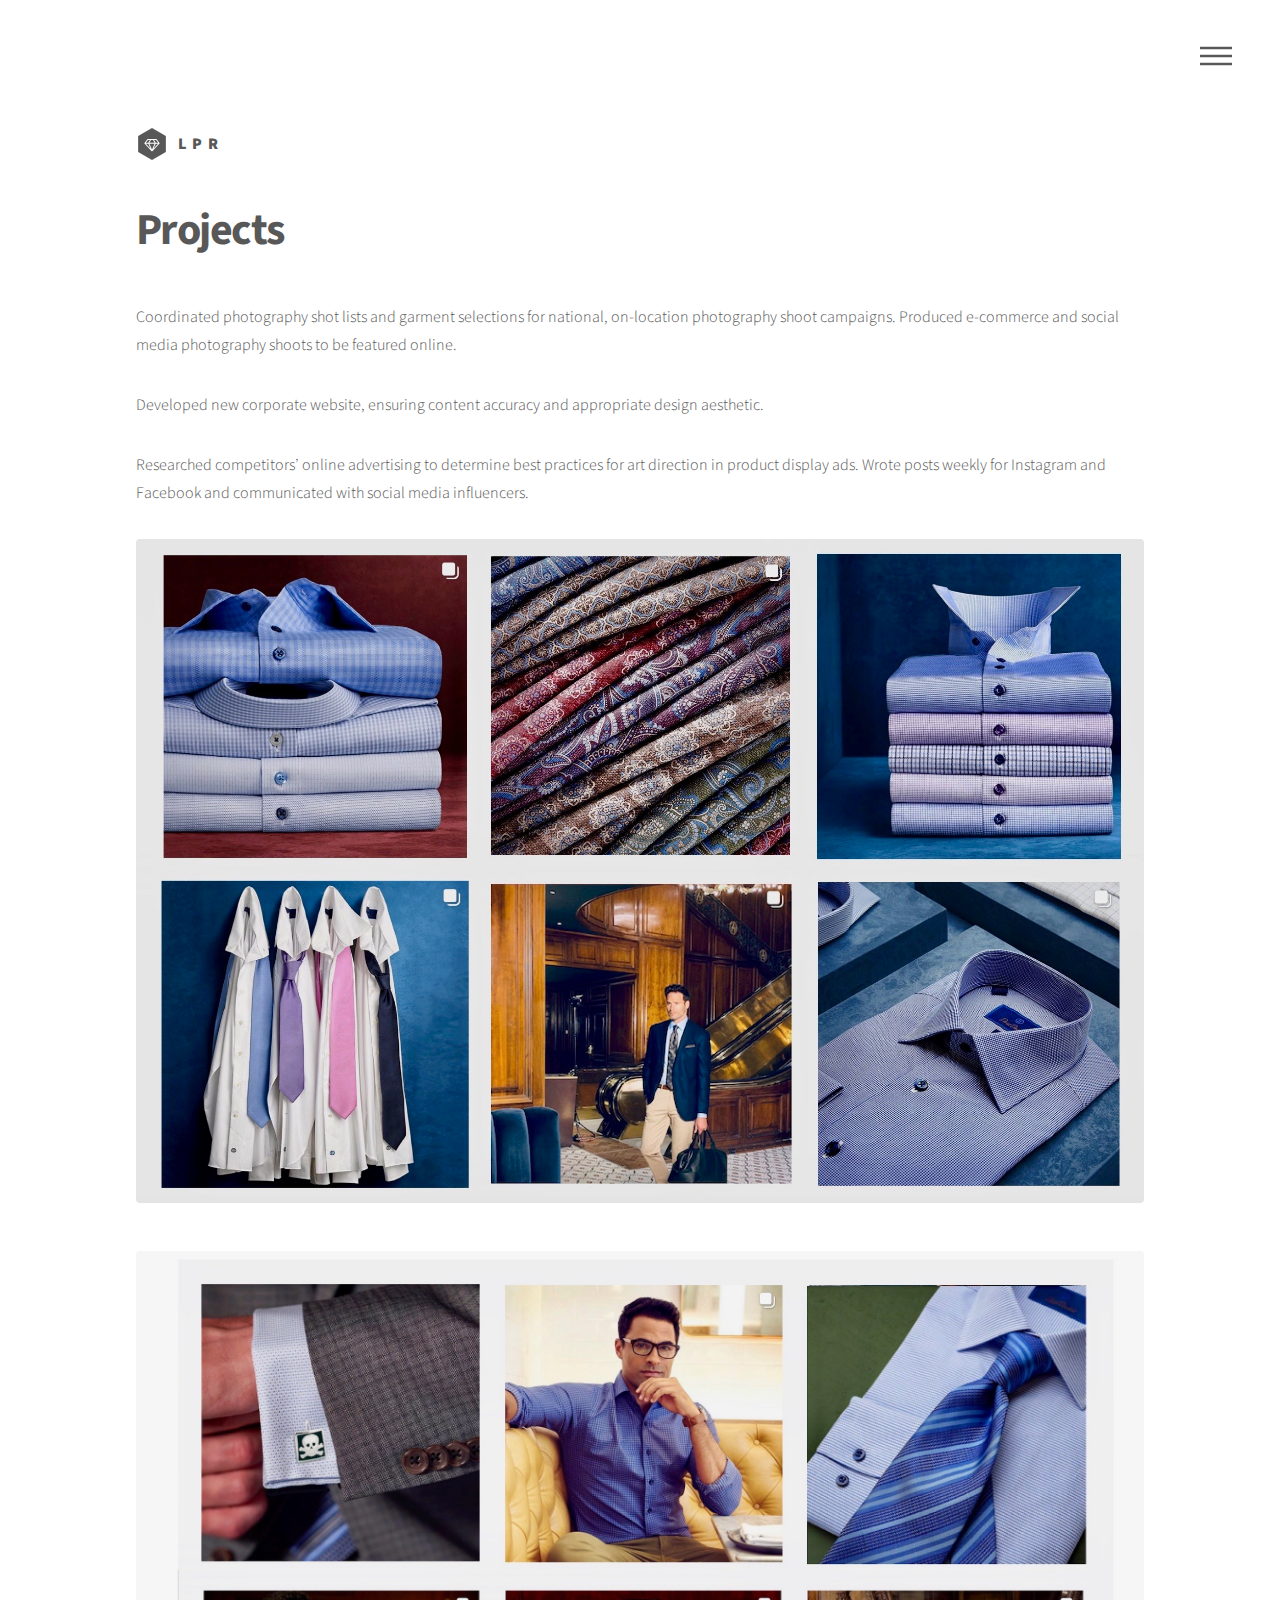
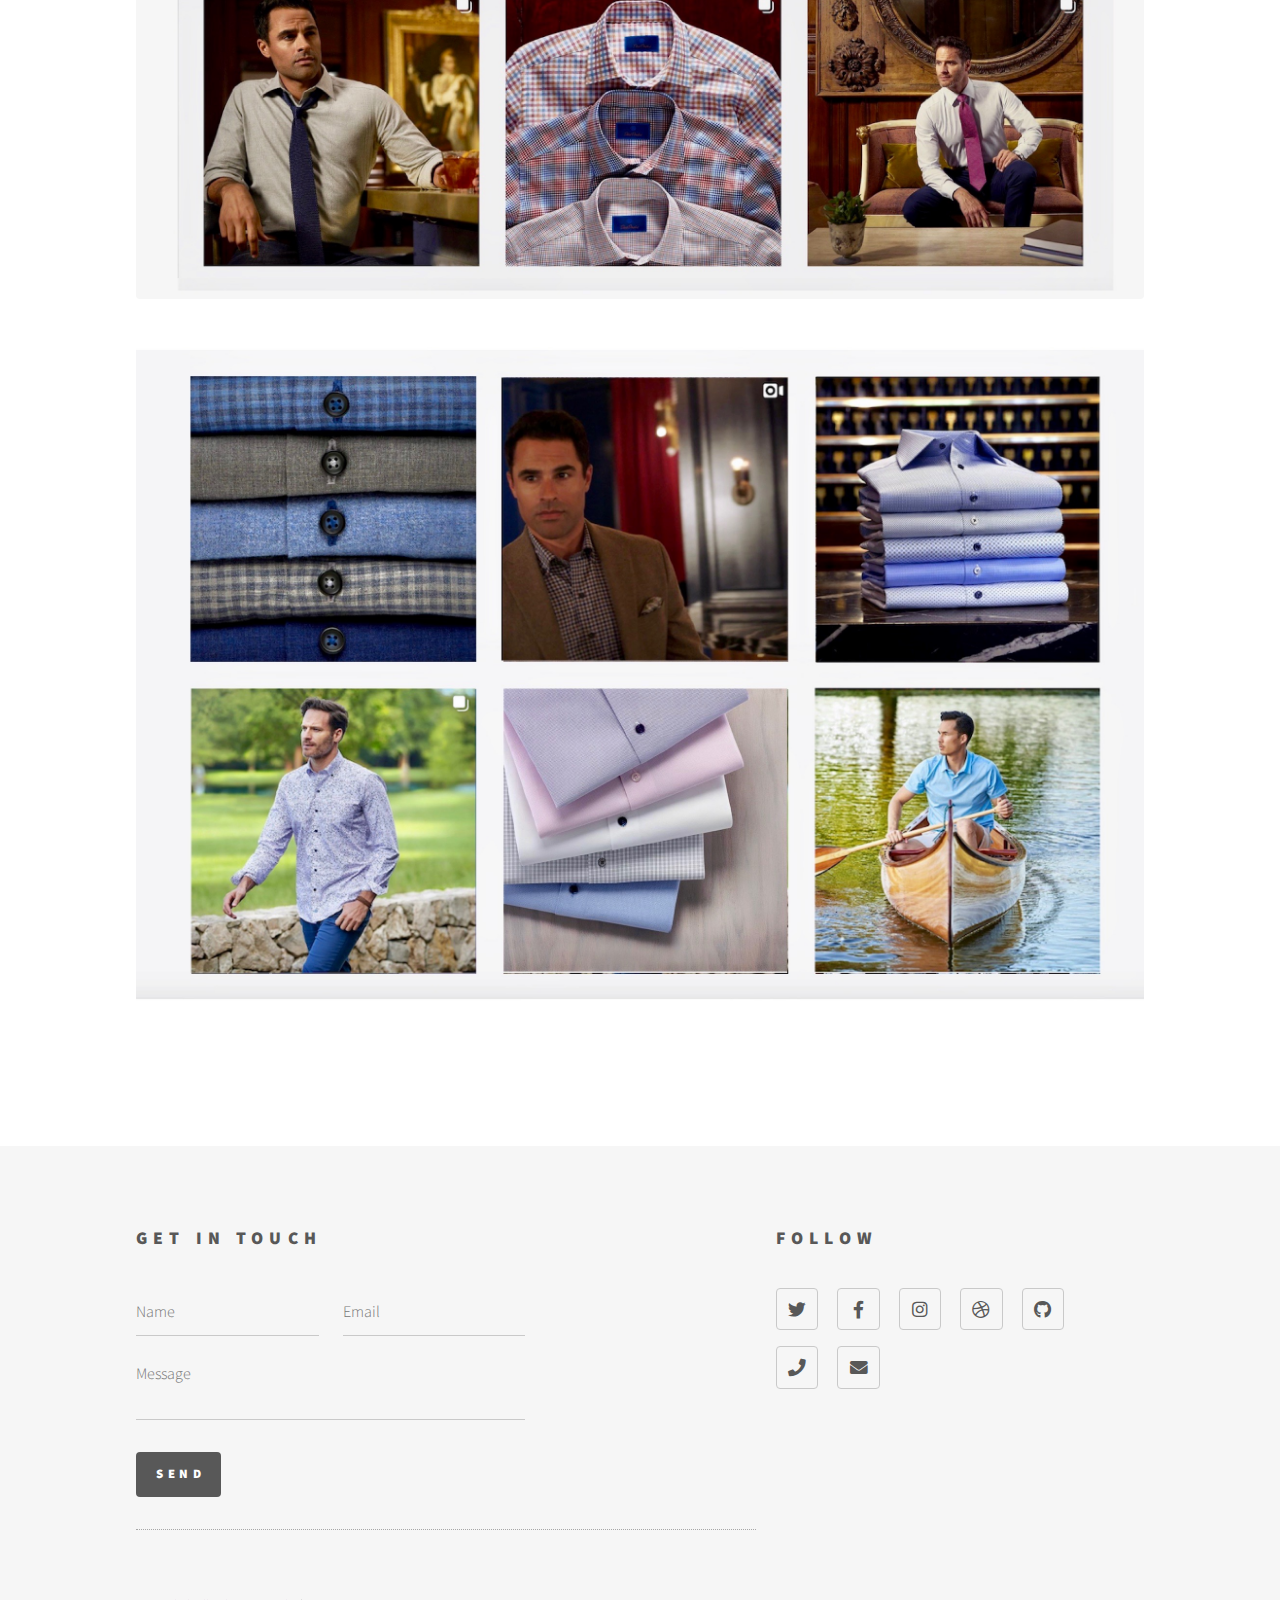
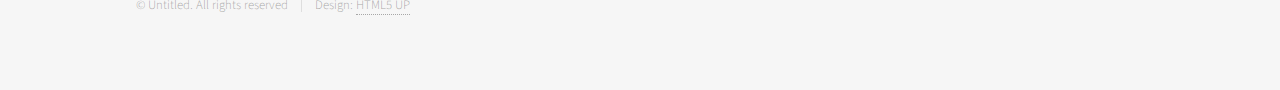
==== IndWork.html @ d7a8b2e5 "File for independent work" ====
<!DOCTYPE HTML>
<!--
	Phantom by HTML5 UP
	html5up.net | @ajlkn
	Free for personal and commercial use under the CCA 3.0 license (html5up.net/license)
-->
<html>
	<head>
		<title>Projects</title>
		<meta charset="utf-8" />
		<meta name="viewport" content="width=device-width, initial-scale=1, user-scalable=no" />
		<link rel="stylesheet" href="assets/css/main.css" />
		<noscript><link rel="stylesheet" href="assets/css/noscript.css" /></noscript>
	</head>
	<body class="is-preload">
		<!-- Wrapper -->
			<div id="wrapper">

				<!-- Header -->
					<header id="header">
						<div class="inner">

							<!-- Logo -->
								<a href="index.html" class="logo">
									<span class="symbol"><img src="images/logo.svg" alt="" /></span><span class="title">LPR</span>
								</a>

							<!-- Nav -->
								<nav>
									<ul>
										<li><a href="#menu">Menu</a></li>
									</ul>
								</nav>

						</div>
					</header>

				<!-- Menu -->
					<nav id="menu">
						<h2>Menu</h2>
						<ul>
							<li><a href="index.html">Home</a></li>
							<li><a href="https://www.daviddonahue.com/">David Donahue Website</a></li>
							<li><a href="https://www.instagram.com/daviddonahuemenswear/">David Donahue Instagram</a></li>
							<li><a href="https://www.facebook.com/DavidDonahueMenswear/">David Donahue Facebook</a></li>
						</ul>
					</nav>

				<!-- Main -->
					<div id="main">
						<div class="inner">
							<h1>Projects</h1>
							<p>  Coordinated photography shot lists and garment selections for national, on-location photography shoot campaigns. Produced e-commerce and social media photography shoots to be featured online.  </p>
							<p>  Developed new corporate website, ensuring content accuracy and appropriate design aesthetic. </p>
							<p> Researched competitors’ online advertising to determine best practices for art direction in product display ads. Wrote posts weekly for Instagram and Facebook and communicated with social media influencers.</p>
							<a href="https://www.instagram.com/daviddonahuemenswear/">
							<span class="image main"><img src="DDPics/DD_INSTA_3.jpeg" alt="" /></span>
							<a href="https://www.instagram.com/daviddonahuemenswear/">
							<span class="image main"><img src="DDPics/DD_INSTA_2.jpeg" alt="" /></span>
							<a href="https://www.instagram.com/daviddonahuemenswear/">
							<span class="image main"><img src="DDPics/DD_INSTA_1.jpeg" alt="" /></span>
						</div>
					</div>

				<!-- Footer -->
					<footer id="footer">
						<div class="inner">
							<section>
								<h2>Get in touch</h2>
								<form method="post" action="#">
									<div class="fields">
										<div class="field half">
											<input type="text" name="name" id="name" placeholder="Name" />
										</div>
										<div class="field half">
											<input type="email" name="email" id="email" placeholder="Email" />
										</div>
										<div class="field">
											<textarea name="message" id="message" placeholder="Message"></textarea>
										</div>
									</div>
									<ul class="actions">
										<li><input type="submit" value="Send" class="primary" /></li>
									</ul>
								</form>
							</section>
							<section>
								<h2>Follow</h2>
								<ul class="icons">
									<li><a href="#" class="icon brands style2 fa-twitter"><span class="label">Twitter</span></a></li>
									<li><a href="https://www.facebook.com/lindsayruddy23" class="icon brands style2 fa-facebook-f"><span class="label">Facebook</span></a></li>
									<li><a href="https://www.instagram.com/lindsay_ruddy/" class="icon brands style2 fa-instagram"><span class="label">Instagram</span></a></li>
									<li><a href="#" class="icon brands style2 fa-dribbble"><span class="label">Dribbble</span></a></li>
									<li><a href="https://github.com/lindsayruddy" class="icon brands style2 fa-github"><span class="label">GitHub</span></a></li>
									<li><a href="images/Resume.pdf" class="icon solid style2 fa-phone"><span class="label">Phone</span></a></li>
									<li><a href="images/Resume.pdf" class="icon solid style2 fa-envelope"><span class="label">Email</span></a></li>
								</ul>
							</section>
							<ul class="copyright">
								<li>&copy; Untitled. All rights reserved</li><li>Design: <a href="http://html5up.net">HTML5 UP</a></li>
							</ul>
						</div>
					</footer>

			</div>

		<!-- Scripts -->
			<script src="assets/js/jquery.min.js"></script>
			<script src="assets/js/browser.min.js"></script>
			<script src="assets/js/breakpoints.min.js"></script>
			<script src="assets/js/util.js"></script>
			<script src="assets/js/main.js"></script>

	</body>
</html>
---- assets/css/main.css ----
@import url(fontawesome-all.min.css);
@import url("https://fonts.googleapis.com/css?family=Source+Sans+Pro:300,700,900");

/*
	Phantom by HTML5 UP
	html5up.net | @ajlkn
	Free for personal and commercial use under the CCA 3.0 license (html5up.net/license)
*/

html, body, div, span, applet, object,
iframe, h1, h2, h3, h4, h5, h6, p, blockquote,
pre, a, abbr, acronym, address, big, cite,
code, del, dfn, em, img, ins, kbd, q, s, samp,
small, strike, strong, sub, sup, tt, var, b,
u, i, center, dl, dt, dd, ol, ul, li, fieldset,
form, label, legend, table, caption, tbody,
tfoot, thead, tr, th, td, article, aside,
canvas, details, embed, figure, figcaption,
footer, header, hgroup, menu, nav, output, ruby,
section, summary, time, mark, audio, video {
	margin: 0;
	padding: 0;
	border: 0;
	font-size: 100%;
	font: inherit;
	vertical-align: baseline;}

article, aside, details, figcaption, figure,
footer, header, hgroup, menu, nav, section {
	display: block;}

body {
	line-height: 1;
}

ol, ul {
	list-style: none;
}

blockquote, q {
	quotes: none;
}

	blockquote:before, blockquote:after, q:before, q:after {
		content: '';
		content: none;
	}

table {
	border-collapse: collapse;
	border-spacing: 0;
}

body {
	-webkit-text-size-adjust: none;
}

mark {
	background-color: transparent;
	color: inherit;
}

input::-moz-focus-inner {
	border: 0;
	padding: 0;
}

input, select, textarea {
	-moz-appearance: none;
	-webkit-appearance: none;
	-ms-appearance: none;
	appearance: none;
}

/* Basic */

	@-ms-viewport {
		width: device-width;
	}

	body {
		-ms-overflow-style: scrollbar;
	}

	@media screen and (max-width: 480px) {

		html, body {
			min-width: 320px;
		}

	}

	html {
		box-sizing: border-box;
	}

	*, *:before, *:after {
		box-sizing: inherit;
	}

	body {
		background: #ffffff;
	}

		body.is-preload *, body.is-preload *:before, body.is-preload *:after {
			-moz-animation: none !important;
			-webkit-animation: none !important;
			-ms-animation: none !important;
			animation: none !important;
			-moz-transition: none !important;
			-webkit-transition: none !important;
			-ms-transition: none !important;
			transition: none !important;
		}

/* Type */

	body, input, select, textarea {
		color: #585858;
		font-family: "Source Sans Pro", Helvetica, sans-serif;
		font-size: 16pt;
		font-weight: 300;
		line-height: 1.75;
	}

		@media screen and (max-width: 1680px) {

			body, input, select, textarea {
				font-size: 14pt;
			}

		}

		@media screen and (max-width: 1280px) {

			body, input, select, textarea {
				font-size: 12pt;
			}

		}

	a {
		-moz-transition: border-bottom-color 0.2s ease, color 0.2s ease;
		-webkit-transition: border-bottom-color 0.2s ease, color 0.2s ease;
		-ms-transition: border-bottom-color 0.2s ease, color 0.2s ease;
		transition: border-bottom-color 0.2s ease, color 0.2s ease;
		text-decoration: none;
		color: #585858;
		border-bottom: dotted 1px rgba(88, 88, 88, 0.5);
	}

		a:hover {
			border-bottom-color: transparent;
			color: #f2849e !important;
		}

	strong, b {
		font-weight: 900;
	}

	em, i {
		font-style: italic;
	}

	p {
		margin: 0 0 2em 0;
	}

	h1 {
		font-size: 2.75em;
		font-weight: 700;
		line-height: 1.3;
		margin: 0 0 1em 0;
		letter-spacing: -0.035em;
	}

		h1 a {
			color: inherit;
		}

		@media screen and (max-width: 736px) {

			h1 {
				font-size: 2em;
				margin: 0 0 1em 0;
			}

		}

		@media screen and (max-width: 360px) {

			h1 {
				font-size: 1.75em;
			}

		}

	h2, h3, h4, h5, h6 {
		font-weight: 900;
		line-height: 1.5;
		margin: 0 0 2em 0;
		text-transform: uppercase;
		letter-spacing: 0.35em;
	}

		h2 a, h3 a, h4 a, h5 a, h6 a {
			color: inherit;
		}

	h2 {
		font-size: 1.1em;
	}

	h3 {
		font-size: 1em;
	}

	h4 {
		font-size: 0.8em;
	}

	h5 {
		font-size: 0.8em;
	}

	h6 {
		font-size: 0.8em;
	}

	@media screen and (max-width: 980px) {

		h1 br, h2 br, h3 br, h4 br, h5 br, h6 br {
			display: none;
		}

	}

	@media screen and (max-width: 736px) {

		h2 {
			font-size: 1em;
		}

		h3 {
			font-size: 0.8em;
		}

	}

	sub {
		font-size: 0.8em;
		position: relative;
		top: 0.5em;
	}

	sup {
		font-size: 0.8em;
		position: relative;
		top: -0.5em;
	}

	blockquote {
		border-left: solid 4px #c9c9c9;
		font-style: italic;
		margin: 0 0 2em 0;
		padding: 0.5em 0 0.5em 2em;
	}

	code {
		background: rgba(144, 144, 144, 0.075);
		border-radius: 4px;
		border: solid 1px #c9c9c9;
		font-family: "Courier New", monospace;
		font-size: 0.9em;
		margin: 0 0.25em;
		padding: 0.25em 0.65em;
	}

	pre {
		-webkit-overflow-scrolling: touch;
		font-family: "Courier New", monospace;
		font-size: 0.9em;
		margin: 0 0 2em 0;
	}

		pre code {
			display: block;
			line-height: 1.75;
			padding: 1em 1.5em;
			overflow-x: auto;
		}

	hr {
		border: 0;
		border-bottom: solid 1px #c9c9c9;
		margin: 2em 0;
	}

		hr.major {
			margin: 3em 0;
		}

	.align-left {
		text-align: left;
	}

	.align-center {
		text-align: center;
	}

	.align-right {
		text-align: right;
	}

/* Row */

	.row {
		display: flex;
		flex-wrap: wrap;
		box-sizing: border-box;
		align-items: stretch;
	}

		.row > * {
			box-sizing: border-box;
		}

		.row.gtr-uniform > * > :last-child {
			margin-bottom: 0;
		}

		.row.aln-left {
			justify-content: flex-start;
		}

		.row.aln-center {
			justify-content: center;
		}

		.row.aln-right {
			justify-content: flex-end;
		}

		.row.aln-top {
			align-items: flex-start;
		}

		.row.aln-middle {
			align-items: center;
		}

		.row.aln-bottom {
			align-items: flex-end;
		}

		.row > .imp {
			order: -1;
		}

		.row > .col-1 {
			width: 8.33333%;
		}

		.row > .off-1 {
			margin-left: 8.33333%;
		}

		.row > .col-2 {
			width: 16.66667%;
		}

		.row > .off-2 {
			margin-left: 16.66667%;
		}

		.row > .col-3 {
			width: 25%;
		}

		.row > .off-3 {
			margin-left: 25%;
		}

		.row > .col-4 {
			width: 33.33333%;
		}

		.row > .off-4 {
			margin-left: 33.33333%;
		}

		.row > .col-5 {
			width: 41.66667%;
		}

		.row > .off-5 {
			margin-left: 41.66667%;
		}

		.row > .col-6 {
			width: 50%;
		}

		.row > .off-6 {
			margin-left: 50%;
		}

		.row > .col-7 {
			width: 58.33333%;
		}

		.row > .off-7 {
			margin-left: 58.33333%;
		}

		.row > .col-8 {
			width: 66.66667%;
		}

		.row > .off-8 {
			margin-left: 66.66667%;
		}

		.row > .col-9 {
			width: 75%;
		}

		.row > .off-9 {
			margin-left: 75%;
		}

		.row > .col-10 {
			width: 83.33333%;
		}

		.row > .off-10 {
			margin-left: 83.33333%;
		}

		.row > .col-11 {
			width: 91.66667%;
		}

		.row > .off-11 {
			margin-left: 91.66667%;
		}

		.row > .col-12 {
			width: 100%;
		}

		.row > .off-12 {
			margin-left: 100%;
		}

		.row.gtr-0 {
			margin-top: 0;
			margin-left: 0em;
		}

			.row.gtr-0 > * {
				padding: 0 0 0 0em;
			}

			.row.gtr-0.gtr-uniform {
				margin-top: 0em;
			}

				.row.gtr-0.gtr-uniform > * {
					padding-top: 0em;
				}

		.row.gtr-25 {
			margin-top: 0;
			margin-left: -0.5em;
		}

			.row.gtr-25 > * {
				padding: 0 0 0 0.5em;
			}

			.row.gtr-25.gtr-uniform {
				margin-top: -0.5em;
			}

				.row.gtr-25.gtr-uniform > * {
					padding-top: 0.5em;
				}

		.row.gtr-50 {
			margin-top: 0;
			margin-left: -1em;
		}

			.row.gtr-50 > * {
				padding: 0 0 0 1em;
			}

			.row.gtr-50.gtr-uniform {
				margin-top: -1em;
			}

				.row.gtr-50.gtr-uniform > * {
					padding-top: 1em;
				}

		.row {
			margin-top: 0;
			margin-left: -2em;
		}

			.row > * {
				padding: 0 0 0 2em;
			}

			.row.gtr-uniform {
				margin-top: -2em;
			}

				.row.gtr-uniform > * {
					padding-top: 2em;
				}

		.row.gtr-150 {
			margin-top: 0;
			margin-left: -3em;
		}

			.row.gtr-150 > * {
				padding: 0 0 0 3em;
			}

			.row.gtr-150.gtr-uniform {
				margin-top: -3em;
			}

				.row.gtr-150.gtr-uniform > * {
					padding-top: 3em;
				}

		.row.gtr-200 {
			margin-top: 0;
			margin-left: -4em;
		}

			.row.gtr-200 > * {
				padding: 0 0 0 4em;
			}

			.row.gtr-200.gtr-uniform {
				margin-top: -4em;
			}

				.row.gtr-200.gtr-uniform > * {
					padding-top: 4em;
				}

		@media screen and (max-width: 1680px) {

			.row {
				display: flex;
				flex-wrap: wrap;
				box-sizing: border-box;
				align-items: stretch;
			}

				.row > * {
					box-sizing: border-box;
				}

				.row.gtr-uniform > * > :last-child {
					margin-bottom: 0;
				}

				.row.aln-left {
					justify-content: flex-start;
				}

				.row.aln-center {
					justify-content: center;
				}

				.row.aln-right {
					justify-content: flex-end;
				}

				.row.aln-top {
					align-items: flex-start;
				}

				.row.aln-middle {
					align-items: center;
				}

				.row.aln-bottom {
					align-items: flex-end;
				}

				.row > .imp-xlarge {
					order: -1;
				}

				.row > .col-1-xlarge {
					width: 8.33333%;
				}

				.row > .off-1-xlarge {
					margin-left: 8.33333%;
				}

				.row > .col-2-xlarge {
					width: 16.66667%;
				}

				.row > .off-2-xlarge {
					margin-left: 16.66667%;
				}

				.row > .col-3-xlarge {
					width: 25%;
				}

				.row > .off-3-xlarge {
					margin-left: 25%;
				}

				.row > .col-4-xlarge {
					width: 33.33333%;
				}

				.row > .off-4-xlarge {
					margin-left: 33.33333%;
				}

				.row > .col-5-xlarge {
					width: 41.66667%;
				}

				.row > .off-5-xlarge {
					margin-left: 41.66667%;
				}

				.row > .col-6-xlarge {
					width: 50%;
				}

				.row > .off-6-xlarge {
					margin-left: 50%;
				}

				.row > .col-7-xlarge {
					width: 58.33333%;
				}

				.row > .off-7-xlarge {
					margin-left: 58.33333%;
				}

				.row > .col-8-xlarge {
					width: 66.66667%;
				}

				.row > .off-8-xlarge {
					margin-left: 66.66667%;
				}

				.row > .col-9-xlarge {
					width: 75%;
				}

				.row > .off-9-xlarge {
					margin-left: 75%;
				}

				.row > .col-10-xlarge {
					width: 83.33333%;
				}

				.row > .off-10-xlarge {
					margin-left: 83.33333%;
				}

				.row > .col-11-xlarge {
					width: 91.66667%;
				}

				.row > .off-11-xlarge {
					margin-left: 91.66667%;
				}

				.row > .col-12-xlarge {
					width: 100%;
				}

				.row > .off-12-xlarge {
					margin-left: 100%;
				}

				.row.gtr-0 {
					margin-top: 0;
					margin-left: 0em;
				}

					.row.gtr-0 > * {
						padding: 0 0 0 0em;
					}

					.row.gtr-0.gtr-uniform {
						margin-top: 0em;
					}

						.row.gtr-0.gtr-uniform > * {
							padding-top: 0em;
						}

				.row.gtr-25 {
					margin-top: 0;
					margin-left: -0.5em;
				}

					.row.gtr-25 > * {
						padding: 0 0 0 0.5em;
					}

					.row.gtr-25.gtr-uniform {
						margin-top: -0.5em;
					}

						.row.gtr-25.gtr-uniform > * {
							padding-top: 0.5em;
						}

				.row.gtr-50 {
					margin-top: 0;
					margin-left: -1em;
				}

					.row.gtr-50 > * {
						padding: 0 0 0 1em;
					}

					.row.gtr-50.gtr-uniform {
						margin-top: -1em;
					}

						.row.gtr-50.gtr-uniform > * {
							padding-top: 1em;
						}

				.row {
					margin-top: 0;
					margin-left: -2em;
				}

					.row > * {
						padding: 0 0 0 2em;
					}

					.row.gtr-uniform {
						margin-top: -2em;
					}

						.row.gtr-uniform > * {
							padding-top: 2em;
						}

				.row.gtr-150 {
					margin-top: 0;
					margin-left: -3em;
				}

					.row.gtr-150 > * {
						padding: 0 0 0 3em;
					}

					.row.gtr-150.gtr-uniform {
						margin-top: -3em;
					}

						.row.gtr-150.gtr-uniform > * {
							padding-top: 3em;
						}

				.row.gtr-200 {
					margin-top: 0;
					margin-left: -4em;
				}

					.row.gtr-200 > * {
						padding: 0 0 0 4em;
					}

					.row.gtr-200.gtr-uniform {
						margin-top: -4em;
					}

						.row.gtr-200.gtr-uniform > * {
							padding-top: 4em;
						}

		}

		@media screen and (max-width: 1280px) {

			.row {
				display: flex;
				flex-wrap: wrap;
				box-sizing: border-box;
				align-items: stretch;
			}

				.row > * {
					box-sizing: border-box;
				}

				.row.gtr-uniform > * > :last-child {
					margin-bottom: 0;
				}

				.row.aln-left {
					justify-content: flex-start;
				}

				.row.aln-center {
					justify-content: center;
				}

				.row.aln-right {
					justify-content: flex-end;
				}

				.row.aln-top {
					align-items: flex-start;
				}

				.row.aln-middle {
					align-items: center;
				}

				.row.aln-bottom {
					align-items: flex-end;
				}

				.row > .imp-large {
					order: -1;
				}

				.row > .col-1-large {
					width: 8.33333%;
				}

				.row > .off-1-large {
					margin-left: 8.33333%;
				}

				.row > .col-2-large {
					width: 16.66667%;
				}

				.row > .off-2-large {
					margin-left: 16.66667%;
				}

				.row > .col-3-large {
					width: 25%;
				}

				.row > .off-3-large {
					margin-left: 25%;
				}

				.row > .col-4-large {
					width: 33.33333%;
				}

				.row > .off-4-large {
					margin-left: 33.33333%;
				}

				.row > .col-5-large {
					width: 41.66667%;
				}

				.row > .off-5-large {
					margin-left: 41.66667%;
				}

				.row > .col-6-large {
					width: 50%;
				}

				.row > .off-6-large {
					margin-left: 50%;
				}

				.row > .col-7-large {
					width: 58.33333%;
				}

				.row > .off-7-large {
					margin-left: 58.33333%;
				}

				.row > .col-8-large {
					width: 66.66667%;
				}

				.row > .off-8-large {
					margin-left: 66.66667%;
				}

				.row > .col-9-large {
					width: 75%;
				}

				.row > .off-9-large {
					margin-left: 75%;
				}

				.row > .col-10-large {
					width: 83.33333%;
				}

				.row > .off-10-large {
					margin-left: 83.33333%;
				}

				.row > .col-11-large {
					width: 91.66667%;
				}

				.row > .off-11-large {
					margin-left: 91.66667%;
				}

				.row > .col-12-large {
					width: 100%;
				}

				.row > .off-12-large {
					margin-left: 100%;
				}

				.row.gtr-0 {
					margin-top: 0;
					margin-left: 0em;
				}

					.row.gtr-0 > * {
						padding: 0 0 0 0em;
					}

					.row.gtr-0.gtr-uniform {
						margin-top: 0em;
					}

						.row.gtr-0.gtr-uniform > * {
							padding-top: 0em;
						}

				.row.gtr-25 {
					margin-top: 0;
					margin-left: -0.5em;
				}

					.row.gtr-25 > * {
						padding: 0 0 0 0.5em;
					}

					.row.gtr-25.gtr-uniform {
						margin-top: -0.5em;
					}

						.row.gtr-25.gtr-uniform > * {
							padding-top: 0.5em;
						}

				.row.gtr-50 {
					margin-top: 0;
					margin-left: -1em;
				}

					.row.gtr-50 > * {
						padding: 0 0 0 1em;
					}

					.row.gtr-50.gtr-uniform {
						margin-top: -1em;
					}

						.row.gtr-50.gtr-uniform > * {
							padding-top: 1em;
						}

				.row {
					margin-top: 0;
					margin-left: -2em;
				}

					.row > * {
						padding: 0 0 0 2em;
					}

					.row.gtr-uniform {
						margin-top: -2em;
					}

						.row.gtr-uniform > * {
							padding-top: 2em;
						}

				.row.gtr-150 {
					margin-top: 0;
					margin-left: -3em;
				}

					.row.gtr-150 > * {
						padding: 0 0 0 3em;
					}

					.row.gtr-150.gtr-uniform {
						margin-top: -3em;
					}

						.row.gtr-150.gtr-uniform > * {
							padding-top: 3em;
						}

				.row.gtr-200 {
					margin-top: 0;
					margin-left: -4em;
				}

					.row.gtr-200 > * {
						padding: 0 0 0 4em;
					}

					.row.gtr-200.gtr-uniform {
						margin-top: -4em;
					}

						.row.gtr-200.gtr-uniform > * {
							padding-top: 4em;
						}

		}

		@media screen and (max-width: 980px) {

			.row {
				display: flex;
				flex-wrap: wrap;
				box-sizing: border-box;
				align-items: stretch;
			}

				.row > * {
					box-sizing: border-box;
				}

				.row.gtr-uniform > * > :last-child {
					margin-bottom: 0;
				}

				.row.aln-left {
					justify-content: flex-start;
				}

				.row.aln-center {
					justify-content: center;
				}

				.row.aln-right {
					justify-content: flex-end;
				}

				.row.aln-top {
					align-items: flex-start;
				}

				.row.aln-middle {
					align-items: center;
				}

				.row.aln-bottom {
					align-items: flex-end;
				}

				.row > .imp-medium {
					order: -1;
				}

				.row > .col-1-medium {
					width: 8.33333%;
				}

				.row > .off-1-medium {
					margin-left: 8.33333%;
				}

				.row > .col-2-medium {
					width: 16.66667%;
				}

				.row > .off-2-medium {
					margin-left: 16.66667%;
				}

				.row > .col-3-medium {
					width: 25%;
				}

				.row > .off-3-medium {
					margin-left: 25%;
				}

				.row > .col-4-medium {
					width: 33.33333%;
				}

				.row > .off-4-medium {
					margin-left: 33.33333%;
				}

				.row > .col-5-medium {
					width: 41.66667%;
				}

				.row > .off-5-medium {
					margin-left: 41.66667%;
				}

				.row > .col-6-medium {
					width: 50%;
				}

				.row > .off-6-medium {
					margin-left: 50%;
				}

				.row > .col-7-medium {
					width: 58.33333%;
				}

				.row > .off-7-medium {
					margin-left: 58.33333%;
				}

				.row > .col-8-medium {
					width: 66.66667%;
				}

				.row > .off-8-medium {
					margin-left: 66.66667%;
				}

				.row > .col-9-medium {
					width: 75%;
				}

				.row > .off-9-medium {
					margin-left: 75%;
				}

				.row > .col-10-medium {
					width: 83.33333%;
				}

				.row > .off-10-medium {
					margin-left: 83.33333%;
				}

				.row > .col-11-medium {
					width: 91.66667%;
				}

				.row > .off-11-medium {
					margin-left: 91.66667%;
				}

				.row > .col-12-medium {
					width: 100%;
				}

				.row > .off-12-medium {
					margin-left: 100%;
				}

				.row.gtr-0 {
					margin-top: 0;
					margin-left: 0em;
				}

					.row.gtr-0 > * {
						padding: 0 0 0 0em;
					}

					.row.gtr-0.gtr-uniform {
						margin-top: 0em;
					}

						.row.gtr-0.gtr-uniform > * {
							padding-top: 0em;
						}

				.row.gtr-25 {
					margin-top: 0;
					margin-left: -0.375em;
				}

					.row.gtr-25 > * {
						padding: 0 0 0 0.375em;
					}

					.row.gtr-25.gtr-uniform {
						margin-top: -0.375em;
					}

						.row.gtr-25.gtr-uniform > * {
							padding-top: 0.375em;
						}

				.row.gtr-50 {
					margin-top: 0;
					margin-left: -0.75em;
				}

					.row.gtr-50 > * {
						padding: 0 0 0 0.75em;
					}

					.row.gtr-50.gtr-uniform {
						margin-top: -0.75em;
					}

						.row.gtr-50.gtr-uniform > * {
							padding-top: 0.75em;
						}

				.row {
					margin-top: 0;
					margin-left: -1.5em;
				}

					.row > * {
						padding: 0 0 0 1.5em;
					}

					.row.gtr-uniform {
						margin-top: -1.5em;
					}

						.row.gtr-uniform > * {
							padding-top: 1.5em;
						}

				.row.gtr-150 {
					margin-top: 0;
					margin-left: -2.25em;
				}

					.row.gtr-150 > * {
						padding: 0 0 0 2.25em;
					}

					.row.gtr-150.gtr-uniform {
						margin-top: -2.25em;
					}

						.row.gtr-150.gtr-uniform > * {
							padding-top: 2.25em;
						}

				.row.gtr-200 {
					margin-top: 0;
					margin-left: -3em;
				}

					.row.gtr-200 > * {
						padding: 0 0 0 3em;
					}

					.row.gtr-200.gtr-uniform {
						margin-top: -3em;
					}

						.row.gtr-200.gtr-uniform > * {
							padding-top: 3em;
						}

		}

		@media screen and (max-width: 736px) {

			.row {
				display: flex;
				flex-wrap: wrap;
				box-sizing: border-box;
				align-items: stretch;
			}

				.row > * {
					box-sizing: border-box;
				}

				.row.gtr-uniform > * > :last-child {
					margin-bottom: 0;
				}

				.row.aln-left {
					justify-content: flex-start;
				}

				.row.aln-center {
					justify-content: center;
				}

				.row.aln-right {
					justify-content: flex-end;
				}

				.row.aln-top {
					align-items: flex-start;
				}

				.row.aln-middle {
					align-items: center;
				}

				.row.aln-bottom {
					align-items: flex-end;
				}

				.row > .imp-small {
					order: -1;
				}

				.row > .col-1-small {
					width: 8.33333%;
				}

				.row > .off-1-small {
					margin-left: 8.33333%;
				}

				.row > .col-2-small {
					width: 16.66667%;
				}

				.row > .off-2-small {
					margin-left: 16.66667%;
				}

				.row > .col-3-small {
					width: 25%;
				}

				.row > .off-3-small {
					margin-left: 25%;
				}

				.row > .col-4-small {
					width: 33.33333%;
				}

				.row > .off-4-small {
					margin-left: 33.33333%;
				}

				.row > .col-5-small {
					width: 41.66667%;
				}

				.row > .off-5-small {
					margin-left: 41.66667%;
				}

				.row > .col-6-small {
					width: 50%;
				}

				.row > .off-6-small {
					margin-left: 50%;
				}

				.row > .col-7-small {
					width: 58.33333%;
				}

				.row > .off-7-small {
					margin-left: 58.33333%;
				}

				.row > .col-8-small {
					width: 66.66667%;
				}

				.row > .off-8-small {
					margin-left: 66.66667%;
				}

				.row > .col-9-small {
					width: 75%;
				}

				.row > .off-9-small {
					margin-left: 75%;
				}

				.row > .col-10-small {
					width: 83.33333%;
				}

				.row > .off-10-small {
					margin-left: 83.33333%;
				}

				.row > .col-11-small {
					width: 91.66667%;
				}

				.row > .off-11-small {
					margin-left: 91.66667%;
				}

				.row > .col-12-small {
					width: 100%;
				}

				.row > .off-12-small {
					margin-left: 100%;
				}

				.row.gtr-0 {
					margin-top: 0;
					margin-left: 0em;
				}

					.row.gtr-0 > * {
						padding: 0 0 0 0em;
					}

					.row.gtr-0.gtr-uniform {
						margin-top: 0em;
					}

						.row.gtr-0.gtr-uniform > * {
							padding-top: 0em;
						}

				.row.gtr-25 {
					margin-top: 0;
					margin-left: -0.25em;
				}

					.row.gtr-25 > * {
						padding: 0 0 0 0.25em;
					}

					.row.gtr-25.gtr-uniform {
						margin-top: -0.25em;
					}

						.row.gtr-25.gtr-uniform > * {
							padding-top: 0.25em;
						}

				.row.gtr-50 {
					margin-top: 0;
					margin-left: -0.5em;
				}

					.row.gtr-50 > * {
						padding: 0 0 0 0.5em;
					}

					.row.gtr-50.gtr-uniform {
						margin-top: -0.5em;
					}

						.row.gtr-50.gtr-uniform > * {
							padding-top: 0.5em;
						}

				.row {
					margin-top: 0;
					margin-left: -1em;
				}

					.row > * {
						padding: 0 0 0 1em;
					}

					.row.gtr-uniform {
						margin-top: -1em;
					}

						.row.gtr-uniform > * {
							padding-top: 1em;
						}

				.row.gtr-150 {
					margin-top: 0;
					margin-left: -1.5em;
				}

					.row.gtr-150 > * {
						padding: 0 0 0 1.5em;
					}

					.row.gtr-150.gtr-uniform {
						margin-top: -1.5em;
					}

						.row.gtr-150.gtr-uniform > * {
							padding-top: 1.5em;
						}

				.row.gtr-200 {
					margin-top: 0;
					margin-left: -2em;
				}

					.row.gtr-200 > * {
						padding: 0 0 0 2em;
					}

					.row.gtr-200.gtr-uniform {
						margin-top: -2em;
					}

						.row.gtr-200.gtr-uniform > * {
							padding-top: 2em;
						}

		}

		@media screen and (max-width: 480px) {

			.row {
				display: flex;
				flex-wrap: wrap;
				box-sizing: border-box;
				align-items: stretch;
			}

				.row > * {
					box-sizing: border-box;
				}

				.row.gtr-uniform > * > :last-child {
					margin-bottom: 0;
				}

				.row.aln-left {
					justify-content: flex-start;
				}

				.row.aln-center {
					justify-content: center;
				}

				.row.aln-right {
					justify-content: flex-end;
				}

				.row.aln-top {
					align-items: flex-start;
				}

				.row.aln-middle {
					align-items: center;
				}

				.row.aln-bottom {
					align-items: flex-end;
				}

				.row > .imp-xsmall {
					order: -1;
				}

				.row > .col-1-xsmall {
					width: 8.33333%;
				}

				.row > .off-1-xsmall {
					margin-left: 8.33333%;
				}

				.row > .col-2-xsmall {
					width: 16.66667%;
				}

				.row > .off-2-xsmall {
					margin-left: 16.66667%;
				}

				.row > .col-3-xsmall {
					width: 25%;
				}

				.row > .off-3-xsmall {
					margin-left: 25%;
				}

				.row > .col-4-xsmall {
					width: 33.33333%;
				}

				.row > .off-4-xsmall {
					margin-left: 33.33333%;
				}

				.row > .col-5-xsmall {
					width: 41.66667%;
				}

				.row > .off-5-xsmall {
					margin-left: 41.66667%;
				}

				.row > .col-6-xsmall {
					width: 50%;
				}

				.row > .off-6-xsmall {
					margin-left: 50%;
				}

				.row > .col-7-xsmall {
					width: 58.33333%;
				}

				.row > .off-7-xsmall {
					margin-left: 58.33333%;
				}

				.row > .col-8-xsmall {
					width: 66.66667%;
				}

				.row > .off-8-xsmall {
					margin-left: 66.66667%;
				}

				.row > .col-9-xsmall {
					width: 75%;
				}

				.row > .off-9-xsmall {
					margin-left: 75%;
				}

				.row > .col-10-xsmall {
					width: 83.33333%;
				}

				.row > .off-10-xsmall {
					margin-left: 83.33333%;
				}

				.row > .col-11-xsmall {
					width: 91.66667%;
				}

				.row > .off-11-xsmall {
					margin-left: 91.66667%;
				}

				.row > .col-12-xsmall {
					width: 100%;
				}

				.row > .off-12-xsmall {
					margin-left: 100%;
				}

				.row.gtr-0 {
					margin-top: 0;
					margin-left: 0em;
				}

					.row.gtr-0 > * {
						padding: 0 0 0 0em;
					}

					.row.gtr-0.gtr-uniform {
						margin-top: 0em;
					}

						.row.gtr-0.gtr-uniform > * {
							padding-top: 0em;
						}

				.row.gtr-25 {
					margin-top: 0;
					margin-left: -0.25em;
				}

					.row.gtr-25 > * {
						padding: 0 0 0 0.25em;
					}

					.row.gtr-25.gtr-uniform {
						margin-top: -0.25em;
					}

						.row.gtr-25.gtr-uniform > * {
							padding-top: 0.25em;
						}

				.row.gtr-50 {
					margin-top: 0;
					margin-left: -0.5em;
				}

					.row.gtr-50 > * {
						padding: 0 0 0 0.5em;
					}

					.row.gtr-50.gtr-uniform {
						margin-top: -0.5em;
					}

						.row.gtr-50.gtr-uniform > * {
							padding-top: 0.5em;
						}

				.row {
					margin-top: 0;
					margin-left: -1em;
				}

					.row > * {
						padding: 0 0 0 1em;
					}

					.row.gtr-uniform {
						margin-top: -1em;
					}

						.row.gtr-uniform > * {
							padding-top: 1em;
						}

				.row.gtr-150 {
					margin-top: 0;
					margin-left: -1.5em;
				}

					.row.gtr-150 > * {
						padding: 0 0 0 1.5em;
					}

					.row.gtr-150.gtr-uniform {
						margin-top: -1.5em;
					}

						.row.gtr-150.gtr-uniform > * {
							padding-top: 1.5em;
						}

				.row.gtr-200 {
					margin-top: 0;
					margin-left: -2em;
				}

					.row.gtr-200 > * {
						padding: 0 0 0 2em;
					}

					.row.gtr-200.gtr-uniform {
						margin-top: -2em;
					}

						.row.gtr-200.gtr-uniform > * {
							padding-top: 2em;
						}

		}

/* Section/Article */

	section.special, article.special {
		text-align: center;
	}

	header p {
		margin-top: -1em;
	}

	@media screen and (max-width: 736px) {

		header p {
			margin-top: 0;
		}

	}

/* Icon */

	.icon {
		text-decoration: none;
		border-bottom: none;
		position: relative;
	}

		.icon:before {
			-moz-osx-font-smoothing: grayscale;
			-webkit-font-smoothing: antialiased;
			display: inline-block;
			font-style: normal;
			font-variant: normal;
			text-rendering: auto;
			line-height: 1;
			text-transform: none !important;
			font-family: 'Font Awesome 5 Free';
			font-weight: 400;
		}

		.icon > .label {
			display: none;
		}

		.icon:before {
			line-height: inherit;
		}

		.icon.solid:before {
			font-weight: 900;
		}

		.icon.brands:before {
			font-family: 'Font Awesome 5 Brands';
		}

		.icon.style2 {
			-moz-transition: background-color 0.2s ease-in-out, color 0.2s ease-in-out, border-color 0.2s ease-in-out;
			-webkit-transition: background-color 0.2s ease-in-out, color 0.2s ease-in-out, border-color 0.2s ease-in-out;
			-ms-transition: background-color 0.2s ease-in-out, color 0.2s ease-in-out, border-color 0.2s ease-in-out;
			transition: background-color 0.2s ease-in-out, color 0.2s ease-in-out, border-color 0.2s ease-in-out;
			background-color: transparent;
			border: solid 1px #c9c9c9;
			border-radius: 4px;
			width: 2.65em;
			height: 2.65em;
			display: inline-block;
			text-align: center;
			line-height: 2.65em;
			color: inherit;
		}

			.icon.style2:before {
				font-size: 1.1em;
			}

			.icon.style2:hover {
				color: #f2849e;
				border-color: #f2849e;
			}

			.icon.style2:active {
				background-color: rgba(242, 132, 158, 0.1);
			}

/* List */

	ol {
		list-style: decimal;
		margin: 0 0 2em 0;
		padding-left: 1.25em;
	}

		ol li {
			padding-left: 0.25em;
		}

	ul {
		list-style: disc;
		margin: 0 0 2em 0;
		padding-left: 1em;
	}

		ul li {
			padding-left: 0.5em;
		}

		ul.alt {
			list-style: none;
			padding-left: 0;
		}

			ul.alt li {
				border-top: solid 1px #c9c9c9;
				padding: 0.5em 0;
			}

				ul.alt li:first-child {
					border-top: 0;
					padding-top: 0;
				}

	dl {
		margin: 0 0 2em 0;
	}

		dl dt {
			display: block;
			font-weight: 900;
			margin: 0 0 1em 0;
		}

		dl dd {
			margin-left: 2em;
		}

/* Actions */

	ul.actions {
		display: -moz-flex;
		display: -webkit-flex;
		display: -ms-flex;
		display: flex;
		cursor: default;
		list-style: none;
		margin-left: -1em;
		padding-left: 0;
	}

		ul.actions li {
			padding: 0 0 0 1em;
			vertical-align: middle;
		}

		ul.actions.special {
			-moz-justify-content: center;
			-webkit-justify-content: center;
			-ms-justify-content: center;
			justify-content: center;
			width: 100%;
			margin-left: 0;
		}

			ul.actions.special li:first-child {
				padding-left: 0;
			}

		ul.actions.stacked {
			-moz-flex-direction: column;
			-webkit-flex-direction: column;
			-ms-flex-direction: column;
			flex-direction: column;
			margin-left: 0;
		}

			ul.actions.stacked li {
				padding: 1.3em 0 0 0;
			}

				ul.actions.stacked li:first-child {
					padding-top: 0;
				}

		ul.actions.fit {
			width: calc(100% + 1em);
		}

			ul.actions.fit li {
				-moz-flex-grow: 1;
				-webkit-flex-grow: 1;
				-ms-flex-grow: 1;
				flex-grow: 1;
				-moz-flex-shrink: 1;
				-webkit-flex-shrink: 1;
				-ms-flex-shrink: 1;
				flex-shrink: 1;
				width: 100%;
			}

				ul.actions.fit li > * {
					width: 100%;
				}

			ul.actions.fit.stacked {
				width: 100%;
			}

		@media screen and (max-width: 480px) {

			ul.actions:not(.fixed) {
				-moz-flex-direction: column;
				-webkit-flex-direction: column;
				-ms-flex-direction: column;
				flex-direction: column;
				margin-left: 0;
				width: 100% !important;
			}

				ul.actions:not(.fixed) li {
					-moz-flex-grow: 1;
					-webkit-flex-grow: 1;
					-ms-flex-grow: 1;
					flex-grow: 1;
					-moz-flex-shrink: 1;
					-webkit-flex-shrink: 1;
					-ms-flex-shrink: 1;
					flex-shrink: 1;
					padding: 1em 0 0 0;
					text-align: center;
					width: 100%;
				}

					ul.actions:not(.fixed) li > * {
						width: 100%;
					}

					ul.actions:not(.fixed) li:first-child {
						padding-top: 0;
					}

					ul.actions:not(.fixed) li input[type="submit"],
					ul.actions:not(.fixed) li input[type="reset"],
					ul.actions:not(.fixed) li input[type="button"],
					ul.actions:not(.fixed) li button,
					ul.actions:not(.fixed) li .button {
						width: 100%;
					}

						ul.actions:not(.fixed) li input[type="submit"].icon:before,
						ul.actions:not(.fixed) li input[type="reset"].icon:before,
						ul.actions:not(.fixed) li input[type="button"].icon:before,
						ul.actions:not(.fixed) li button.icon:before,
						ul.actions:not(.fixed) li .button.icon:before {
							margin-left: -0.5rem;
						}

		}

/* Icons */

	ul.icons {
		cursor: default;
		list-style: none;
		padding-left: 0;
		margin: -1em 0 2em -1em;
	}

		ul.icons li {
			display: inline-block;
			padding: 1em 0 0 1em;
		}

/* Form */

	form {
		margin: 0 0 2em 0;
		overflow-x: hidden;
	}

		form > :last-child {
			margin-bottom: 0;
		}

		form > .fields {
			display: -moz-flex;
			display: -webkit-flex;
			display: -ms-flex;
			display: flex;
			-moz-flex-wrap: wrap;
			-webkit-flex-wrap: wrap;
			-ms-flex-wrap: wrap;
			flex-wrap: wrap;
			width: calc(100% + 3em);
			margin: -1.5em 0 2em -1.5em;
		}

			form > .fields > .field {
				-moz-flex-grow: 0;
				-webkit-flex-grow: 0;
				-ms-flex-grow: 0;
				flex-grow: 0;
				-moz-flex-shrink: 0;
				-webkit-flex-shrink: 0;
				-ms-flex-shrink: 0;
				flex-shrink: 0;
				padding: 1.5em 0 0 1.5em;
				width: calc(100% - 1.5em);
			}

				form > .fields > .field.half {
					width: calc(50% - 0.75em);
				}

				form > .fields > .field.third {
					width: calc(100%/3 - 0.5em);
				}

				form > .fields > .field.quarter {
					width: calc(25% - 0.375em);
				}

		@media screen and (max-width: 480px) {

			form > .fields {
				width: calc(100% + 3em);
				margin: -1.5em 0 2em -1.5em;
			}

				form > .fields > .field {
					padding: 1.5em 0 0 1.5em;
					width: calc(100% - 1.5em);
				}

					form > .fields > .field.half {
						width: calc(100% - 1.5em);
					}

					form > .fields > .field.third {
						width: calc(100% - 1.5em);
					}

					form > .fields > .field.quarter {
						width: calc(100% - 1.5em);
					}

		}

	label {
		display: block;
		font-size: 0.9em;
		font-weight: 900;
		margin: 0 0 1em 0;
	}

	input[type="text"],
	input[type="password"],
	input[type="email"],
	input[type="tel"],
	select,
	textarea {
		-moz-appearance: none;
		-webkit-appearance: none;
		-ms-appearance: none;
		appearance: none;
		background-color: transparent;
		border: none;
		border-radius: 0;
		border-bottom: solid 1px #c9c9c9;
		color: inherit;
		display: block;
		outline: 0;
		padding: 0;
		text-decoration: none;
		width: 100%;
	}

		input[type="text"]:invalid,
		input[type="password"]:invalid,
		input[type="email"]:invalid,
		input[type="tel"]:invalid,
		select:invalid,
		textarea:invalid {
			box-shadow: none;
		}

		input[type="text"]:focus,
		input[type="password"]:focus,
		input[type="email"]:focus,
		input[type="tel"]:focus,
		select:focus,
		textarea:focus {
			border-bottom-color: #f2849e;
			box-shadow: inset 0 -1px 0 0 #f2849e;
		}

	select {
		background-image: url("data:image/svg+xml;charset=utf8,%3Csvg xmlns='http://www.w3.org/2000/svg' width='40' height='40' preserveAspectRatio='none' viewBox='0 0 40 40'%3E%3Cpath d='M9.4,12.3l10.4,10.4l10.4-10.4c0.2-0.2,0.5-0.4,0.9-0.4c0.3,0,0.6,0.1,0.9,0.4l3.3,3.3c0.2,0.2,0.4,0.5,0.4,0.9 c0,0.4-0.1,0.6-0.4,0.9L20.7,31.9c-0.2,0.2-0.5,0.4-0.9,0.4c-0.3,0-0.6-0.1-0.9-0.4L4.3,17.3c-0.2-0.2-0.4-0.5-0.4-0.9 c0-0.4,0.1-0.6,0.4-0.9l3.3-3.3c0.2-0.2,0.5-0.4,0.9-0.4S9.1,12.1,9.4,12.3z' fill='%23c9c9c9' /%3E%3C/svg%3E");
		background-size: 1.25rem;
		background-repeat: no-repeat;
		background-position: calc(100% - 1rem) center;
		height: 3em;
		padding-right: 3em;
		text-overflow: ellipsis;
	}

		select option {
			background: #ffffff;
		}

		select:focus::-ms-value {
			background-color: transparent;
		}

		select::-ms-expand {
			display: none;
		}

	input[type="text"],
	input[type="password"],
	input[type="email"],
	select {
		height: 3em;
	}

	textarea {
		padding: 0;
		min-height: 3.75em;
	}

	input[type="checkbox"],
	input[type="radio"] {
		-moz-appearance: none;
		-webkit-appearance: none;
		-ms-appearance: none;
		appearance: none;
		display: block;
		float: left;
		margin-right: -2em;
		opacity: 0;
		width: 1em;
		z-index: -1;
	}

		input[type="checkbox"] + label,
		input[type="radio"] + label {
			text-decoration: none;
			color: #585858;
			cursor: pointer;
			display: inline-block;
			font-size: 1em;
			font-weight: 300;
			padding-left: 2.55em;
			padding-right: 0.75em;
			position: relative;
		}

			input[type="checkbox"] + label:before,
			input[type="radio"] + label:before {
				-moz-osx-font-smoothing: grayscale;
				-webkit-font-smoothing: antialiased;
				display: inline-block;
				font-style: normal;
				font-variant: normal;
				text-rendering: auto;
				line-height: 1;
				text-transform: none !important;
				font-family: 'Font Awesome 5 Free';
				font-weight: 900;
			}

			input[type="checkbox"] + label:before,
			input[type="radio"] + label:before {
				border-radius: 4px;
				border: solid 1px #c9c9c9;
				content: '';
				display: inline-block;
				font-size: 0.8em;
				height: 2.25em;
				left: 0;
				line-height: 2.25em;
				position: absolute;
				text-align: center;
				top: 0;
				width: 2.25em;
			}

		input[type="checkbox"]:checked + label:before,
		input[type="radio"]:checked + label:before {
			background: #585858;
			border-color: #585858;
			color: #ffffff;
			content: '\f00c';
		}

		input[type="checkbox"]:focus + label:before,
		input[type="radio"]:focus + label:before {
			border-color: #f2849e;
			box-shadow: 0 0 0 1px #f2849e;
		}

	input[type="checkbox"] + label:before {
		border-radius: 4px;
	}

	input[type="radio"] + label:before {
		border-radius: 100%;
	}

/* Box */

	.box {
		border-radius: 4px;
		border: solid 1px #c9c9c9;
		margin-bottom: 2em;
		padding: 1.5em;
	}

		.box > :last-child,
		.box > :last-child > :last-child,
		.box > :last-child > :last-child > :last-child {
			margin-bottom: 0;
		}

		.box.alt {
			border: 0;
			border-radius: 0;
			padding: 0;
		}

/* Image */

	.image {
		border-radius: 4px;
		border: 0;
		display: inline-block;
		position: relative;
	}

		.image img {
			border-radius: 4px;
			display: block;
		}

		.image.left, .image.right {
			max-width: 40%;
		}

			.image.left img, .image.right img {
				width: 100%;
			}

		.image.left {
			float: left;
			padding: 0 1.5em 1em 0;
			top: 0.25em;
		}

		.image.right {
			float: right;
			padding: 0 0 1em 1.5em;
			top: 0.25em;
		}

		.image.fit {
			display: block;
			margin: 0 0 2em 0;
			width: 100%;
		}

			.image.fit img {
				width: 100%;
			}

		.image.main {
			display: block;
			margin: 0 0 3em 0;
			width: 100%;
		}

			.image.main img {
				width: 100%;
			}

			@media screen and (max-width: 736px) {

				.image.main {
					margin: 0 0 2em 0;
				}

			}

/* Table */

	.table-wrapper {
		-webkit-overflow-scrolling: touch;
		overflow-x: auto;
	}

	table {
		margin: 0 0 2em 0;
		width: 100%;
	}

		table tbody tr {
			border: solid 1px #c9c9c9;
			border-left: 0;
			border-right: 0;
		}

			table tbody tr:nth-child(2n + 1) {
				background-color: rgba(144, 144, 144, 0.075);
			}

		table td {
			padding: 0.75em 0.75em;
		}

		table th {
			font-size: 0.9em;
			font-weight: 900;
			padding: 0 0.75em 0.75em 0.75em;
			text-align: left;
		}

		table thead {
			border-bottom: solid 2px #c9c9c9;
		}

		table tfoot {
			border-top: solid 2px #c9c9c9;
		}

		table.alt {
			border-collapse: separate;
		}

			table.alt tbody tr td {
				border: solid 1px #c9c9c9;
				border-left-width: 0;
				border-top-width: 0;
			}

				table.alt tbody tr td:first-child {
					border-left-width: 1px;
				}

			table.alt tbody tr:first-child td {
				border-top-width: 1px;
			}

			table.alt thead {
				border-bottom: 0;
			}

			table.alt tfoot {
				border-top: 0;
			}

/* Button */

	input[type="submit"],
	input[type="reset"],
	input[type="button"],
	button,
	.button {
		-moz-appearance: none;
		-webkit-appearance: none;
		-ms-appearance: none;
		appearance: none;
		-moz-transition: background-color 0.2s ease-in-out, color 0.2s ease-in-out, box-shadow 0.2s ease-in-out;
		-webkit-transition: background-color 0.2s ease-in-out, color 0.2s ease-in-out, box-shadow 0.2s ease-in-out;
		-ms-transition: background-color 0.2s ease-in-out, color 0.2s ease-in-out, box-shadow 0.2s ease-in-out;
		transition: background-color 0.2s ease-in-out, color 0.2s ease-in-out, box-shadow 0.2s ease-in-out;
		background-color: transparent;
		border-radius: 4px;
		border: 0;
		box-shadow: inset 0 0 0 2px #585858;
		color: #585858 !important;
		cursor: pointer;
		display: inline-block;
		font-size: 0.8em;
		font-weight: 900;
		height: 3.5em;
		letter-spacing: 0.35em;
		line-height: 3.45em;
		overflow: hidden;
		padding: 0 1.25em 0 1.6em;
		text-align: center;
		text-decoration: none;
		text-overflow: ellipsis;
		text-transform: uppercase;
		white-space: nowrap;
	}

		input[type="submit"].icon:before,
		input[type="reset"].icon:before,
		input[type="button"].icon:before,
		button.icon:before,
		.button.icon:before {
			margin-right: 0.5em;
		}

		input[type="submit"].fit,
		input[type="reset"].fit,
		input[type="button"].fit,
		button.fit,
		.button.fit {
			width: 100%;
		}

		input[type="submit"]:hover,
		input[type="reset"]:hover,
		input[type="button"]:hover,
		button:hover,
		.button:hover {
			color: #f2849e !important;
			box-shadow: inset 0 0 0 2px #f2849e;
		}

		input[type="submit"]:active,
		input[type="reset"]:active,
		input[type="button"]:active,
		button:active,
		.button:active {
			background-color: rgba(242, 132, 158, 0.1);
		}

		input[type="submit"].small,
		input[type="reset"].small,
		input[type="button"].small,
		button.small,
		.button.small {
			font-size: 0.6em;
		}

		input[type="submit"].large,
		input[type="reset"].large,
		input[type="button"].large,
		button.large,
		.button.large {
			font-size: 1em;
		}

		input[type="submit"].primary,
		input[type="reset"].primary,
		input[type="button"].primary,
		button.primary,
		.button.primary {
			box-shadow: none;
			background-color: #585858;
			color: #ffffff !important;
		}

			input[type="submit"].primary:hover,
			input[type="reset"].primary:hover,
			input[type="button"].primary:hover,
			button.primary:hover,
			.button.primary:hover {
				background-color: #f2849e;
			}

			input[type="submit"].primary:active,
			input[type="reset"].primary:active,
			input[type="button"].primary:active,
			button.primary:active,
			.button.primary:active {
				background-color: #ee5f81;
			}

		input[type="submit"].disabled, input[type="submit"]:disabled,
		input[type="reset"].disabled,
		input[type="reset"]:disabled,
		input[type="button"].disabled,
		input[type="button"]:disabled,
		button.disabled,
		button:disabled,
		.button.disabled,
		.button:disabled {
			pointer-events: none;
			opacity: 0.25;
		}

/* Tiles */

	.tiles {
		display: -moz-flex;
		display: -webkit-flex;
		display: -ms-flex;
		display: flex;
		-moz-flex-wrap: wrap;
		-webkit-flex-wrap: wrap;
		-ms-flex-wrap: wrap;
		flex-wrap: wrap;
		postiion: relative;
		margin: -2.5em 0 0 -2.5em;
	}

		.tiles article {
			-moz-transition: -moz-transform 0.5s ease, opacity 0.5s ease;
			-webkit-transition: -webkit-transform 0.5s ease, opacity 0.5s ease;
			-ms-transition: -ms-transform 0.5s ease, opacity 0.5s ease;
			transition: transform 0.5s ease, opacity 0.5s ease;
			position: relative;
			width: calc(33.33333% - 2.5em);
			margin: 2.5em 0 0 2.5em;
		}

			.tiles article > .image {
				-moz-transition: -moz-transform 0.5s ease;
				-webkit-transition: -webkit-transform 0.5s ease;
				-ms-transition: -ms-transform 0.5s ease;
				transition: transform 0.5s ease;
				position: relative;
				display: block;
				width: 100%;
				border-radius: 4px;
				overflow: hidden;
			}

				.tiles article > .image img {
					display: block;
					width: 100%;
				}

				.tiles article > .image:before {
					pointer-events: none;
					-moz-transition: background-color 0.5s ease, opacity 0.5s ease;
					-webkit-transition: background-color 0.5s ease, opacity 0.5s ease;
					-ms-transition: background-color 0.5s ease, opacity 0.5s ease;
					transition: background-color 0.5s ease, opacity 0.5s ease;
					content: '';
					display: block;
					position: absolute;
					top: 0;
					left: 0;
					width: 100%;
					height: 100%;
					opacity: 1.0;
					z-index: 1;
					opacity: 0.8;
				}

				.tiles article > .image:after {
					pointer-events: none;
					-moz-transition: opacity 0.5s ease;
					-webkit-transition: opacity 0.5s ease;
					-ms-transition: opacity 0.5s ease;
					transition: opacity 0.5s ease;
					content: '';
					display: block;
					position: absolute;
					top: 0;
					left: 0;
					width: 100%;
					height: 100%;
					background-image: url("data:image/svg+xml;charset=utf8,%3Csvg xmlns='http://www.w3.org/2000/svg' width='100' height='100' viewBox='0 0 100 100' preserveAspectRatio='none'%3E%3Cstyle%3Eline %7B stroke-width: 0.25px%3B stroke: %23ffffff%3B %7D%3C/style%3E%3Cline x1='0' y1='0' x2='100' y2='100' /%3E%3Cline x1='100' y1='0' x2='0' y2='100' /%3E%3C/svg%3E");
					background-position: center;
					background-repeat: no-repeat;
					background-size: 100% 100%;
					opacity: 0.25;
					z-index: 2;
				}

			.tiles article > a {
				display: -moz-flex;
				display: -webkit-flex;
				display: -ms-flex;
				display: flex;
				-moz-flex-direction: column;
				-webkit-flex-direction: column;
				-ms-flex-direction: column;
				flex-direction: column;
				-moz-align-items: center;
				-webkit-align-items: center;
				-ms-align-items: center;
				align-items: center;
				-moz-justify-content: center;
				-webkit-justify-content: center;
				-ms-justify-content: center;
				justify-content: center;
				-moz-transition: background-color 0.5s ease, -moz-transform 0.5s ease;
				-webkit-transition: background-color 0.5s ease, -webkit-transform 0.5s ease;
				-ms-transition: background-color 0.5s ease, -ms-transform 0.5s ease;
				transition: background-color 0.5s ease, transform 0.5s ease;
				position: absolute;
				top: 0;
				left: 0;
				width: 100%;
				height: 100%;
				padding: 1em;
				border-radius: 4px;
				border-bottom: 0;
				color: #ffffff;
				text-align: center;
				text-decoration: none;
				z-index: 3;
			}

				.tiles article > a > :last-child {
					margin: 0;
				}

				.tiles article > a:hover {
					color: #ffffff !important;
				}

				.tiles article > a h2 {
					margin: 0;
				}

				.tiles article > a .content {
					-moz-transition: max-height 0.5s ease, opacity 0.5s ease;
					-webkit-transition: max-height 0.5s ease, opacity 0.5s ease;
					-ms-transition: max-height 0.5s ease, opacity 0.5s ease;
					transition: max-height 0.5s ease, opacity 0.5s ease;
					width: 100%;
					max-height: 0;
					line-height: 1.5;
					margin-top: 0.35em;
					opacity: 0;
				}

					.tiles article > a .content > :last-child {
						margin-bottom: 0;
					}

			.tiles article.style1 > .image:before {
				background-color: #f2849e;
			}

			.tiles article.style2 > .image:before {
				background-color: #7ecaf6;
			}

			.tiles article.style3 > .image:before {
				background-color: #7bd0c1;
			}

			.tiles article.style4 > .image:before {
				background-color: #c75b9b;
			}

			.tiles article.style5 > .image:before {
				background-color: #ae85ca;
			}

			.tiles article.style6 > .image:before {
				background-color: #8499e7;
			}

			body:not(.is-touch) .tiles article:hover > .image {
				-moz-transform: scale(1.1);
				-webkit-transform: scale(1.1);
				-ms-transform: scale(1.1);
				transform: scale(1.1);
			}

				body:not(.is-touch) .tiles article:hover > .image:before {
					background-color: #333333;
					opacity: 0.35;
				}

				body:not(.is-touch) .tiles article:hover > .image:after {
					opacity: 0;
				}

			body:not(.is-touch) .tiles article:hover .content {
				max-height: 15em;
				opacity: 1;
			}

		* + .tiles {
			margin-top: 2em;
		}

		body.is-preload .tiles article {
			-moz-transform: scale(0.9);
			-webkit-transform: scale(0.9);
			-ms-transform: scale(0.9);
			transform: scale(0.9);
			opacity: 0;
		}

		body.is-touch .tiles article .content {
			max-height: 15em;
			opacity: 1;
		}

		@media screen and (max-width: 1280px) {

			.tiles {
				margin: -1.25em 0 0 -1.25em;
			}

				.tiles article {
					width: calc(33.33333% - 1.25em);
					margin: 1.25em 0 0 1.25em;
				}

		}

		@media screen and (max-width: 980px) {

			.tiles {
				margin: -2.5em 0 0 -2.5em;
			}

				.tiles article {
					width: calc(50% - 2.5em);
					margin: 2.5em 0 0 2.5em;
				}

		}

		@media screen and (max-width: 736px) {

			.tiles {
				margin: -1.25em 0 0 -1.25em;
			}

				.tiles article {
					width: calc(50% - 1.25em);
					margin: 1.25em 0 0 1.25em;
				}

					.tiles article:hover > .image {
						-moz-transform: scale(1.0);
						-webkit-transform: scale(1.0);
						-ms-transform: scale(1.0);
						transform: scale(1.0);
					}

		}

		@media screen and (max-width: 480px) {

			.tiles {
				margin: 0;
			}

				.tiles article {
					width: 100%;
					margin: 1.25em 0 0 0;
				}

		}

/* Header */

	#header {
		padding: 8em 0 0.1em 0 ;
	}

		#header .logo {
			display: block;
			border-bottom: 0;
			color: inherit;
			font-weight: 900;
			letter-spacing: 0.35em;
			margin: 0 0 2.5em 0;
			text-decoration: none;
			text-transform: uppercase;
			display: inline-block;
		}

			#header .logo > * {
				display: inline-block;
				vertical-align: middle;
			}

			#header .logo .symbol {
				margin-right: 0.65em;
			}

				#header .logo .symbol img {
					display: block;
					width: 2em;
					height: 2em;
				}

		#header nav {
			position: fixed;
			right: 2em;
			top: 2em;
			z-index: 10000;
		}

			#header nav ul {
				display: -moz-flex;
				display: -webkit-flex;
				display: -ms-flex;
				display: flex;
				-moz-align-items: center;
				-webkit-align-items: center;
				-ms-align-items: center;
				align-items: center;
				list-style: none;
				margin: 0;
				padding: 0;
			}

				#header nav ul li {
					display: block;
					padding: 0;
				}

					#header nav ul li a {
						display: block;
						position: relative;
						height: 3em;
						line-height: 3em;
						padding: 0 1.5em;
						background-color: rgba(255, 255, 255, 0.5);
						border-radius: 4px;
						border: 0;
						font-size: 0.8em;
						font-weight: 900;
						letter-spacing: 0.35em;
						text-transform: uppercase;
					}

					#header nav ul li a[href="#menu"] {
						-webkit-tap-highlight-color: transparent;
						width: 4em;
						text-indent: 4em;
						font-size: 1em;
						overflow: hidden;
						padding: 0;
						white-space: nowrap;
					}

						#header nav ul li a[href="#menu"]:before, #header nav ul li a[href="#menu"]:after {
							-moz-transition: opacity 0.2s ease;
							-webkit-transition: opacity 0.2s ease;
							-ms-transition: opacity 0.2s ease;
							transition: opacity 0.2s ease;
							content: '';
							display: block;
							position: absolute;
							top: 0;
							left: 0;
							width: 100%;
							height: 100%;
							background-position: center;
							background-repeat: no-repeat;
							background-size: 2em 2em;
						}

						#header nav ul li a[href="#menu"]:before {
							background-image: url("data:image/svg+xml;charset=utf8,%3Csvg xmlns='http://www.w3.org/2000/svg' width='100' height='100' viewBox='0 0 100 100' preserveAspectRatio='none'%3E%3Cstyle%3Eline %7B stroke-width: 8px%3B stroke: %23f2849e%3B %7D%3C/style%3E%3Cline x1='0' y1='25' x2='100' y2='25' /%3E%3Cline x1='0' y1='50' x2='100' y2='50' /%3E%3Cline x1='0' y1='75' x2='100' y2='75' /%3E%3C/svg%3E");
							opacity: 0;
						}

						#header nav ul li a[href="#menu"]:after {
							background-image: url("data:image/svg+xml;charset=utf8,%3Csvg xmlns='http://www.w3.org/2000/svg' width='100' height='100' viewBox='0 0 100 100' preserveAspectRatio='none'%3E%3Cstyle%3Eline %7B stroke-width: 8px%3B stroke: %23585858%3B %7D%3C/style%3E%3Cline x1='0' y1='25' x2='100' y2='25' /%3E%3Cline x1='0' y1='50' x2='100' y2='50' /%3E%3Cline x1='0' y1='75' x2='100' y2='75' /%3E%3C/svg%3E");
							opacity: 1;
						}

						#header nav ul li a[href="#menu"]:hover:before {
							opacity: 1;
						}

						#header nav ul li a[href="#menu"]:hover:after {
							opacity: 0;
						}

		@media screen and (max-width: 736px) {

			#header {
				padding: 4em 0 0.1em 0 ;
			}

				#header nav {
					right: 0.5em;
					top: 0.5em;
				}

					#header nav ul li a[href="#menu"]:before, #header nav ul li a[href="#menu"]:after {
						background-size: 1.5em 1.5em;
					}

		}

/* Menu */

	#wrapper {
		-moz-transition: opacity 0.45s ease;
		-webkit-transition: opacity 0.45s ease;
		-ms-transition: opacity 0.45s ease;
		transition: opacity 0.45s ease;
		opacity: 1;
	}

	#menu {
		-moz-transform: translateX(22em);
		-webkit-transform: translateX(22em);
		-ms-transform: translateX(22em);
		transform: translateX(22em);
		-moz-transition: -moz-transform 0.45s ease, visibility 0.45s;
		-webkit-transition: -webkit-transform 0.45s ease, visibility 0.45s;
		-ms-transition: -ms-transform 0.45s ease, visibility 0.45s;
		transition: transform 0.45s ease, visibility 0.45s;
		position: fixed;
		top: 0;
		right: 0;
		width: 22em;
		max-width: 80%;
		height: 100%;
		-webkit-overflow-scrolling: touch;
		background: #585858;
		color: #ffffff;
		cursor: default;
		visibility: hidden;
		z-index: 10002;
	}

		#menu > .inner {
			-moz-transition: opacity 0.45s ease;
			-webkit-transition: opacity 0.45s ease;
			-ms-transition: opacity 0.45s ease;
			transition: opacity 0.45s ease;
			-webkit-overflow-scrolling: touch;
			position: absolute;
			top: 0;
			left: 0;
			width: 100%;
			height: 100%;
			padding: 2.75em;
			opacity: 0;
			overflow-y: auto;
		}

			#menu > .inner > ul {
				list-style: none;
				margin: 0 0 1em 0;
				padding: 0;
			}

				#menu > .inner > ul > li {
					padding: 0;
					border-top: solid 1px rgba(255, 255, 255, 0.15);
				}

					#menu > .inner > ul > li a {
						display: block;
						padding: 1em 0;
						line-height: 1.5;
						border: 0;
						color: inherit;
					}

					#menu > .inner > ul > li:first-child {
						border-top: 0;
						margin-top: -1em;
					}

		#menu > .close {
			-moz-transition: opacity 0.45s ease, -moz-transform 0.45s ease;
			-webkit-transition: opacity 0.45s ease, -webkit-transform 0.45s ease;
			-ms-transition: opacity 0.45s ease, -ms-transform 0.45s ease;
			transition: opacity 0.45s ease, transform 0.45s ease;
			-moz-transform: scale(0.25) rotate(180deg);
			-webkit-transform: scale(0.25) rotate(180deg);
			-ms-transform: scale(0.25) rotate(180deg);
			transform: scale(0.25) rotate(180deg);
			-webkit-tap-highlight-color: transparent;
			display: block;
			position: absolute;
			top: 2em;
			left: -6em;
			width: 6em;
			text-indent: 6em;
			height: 3em;
			border: 0;
			font-size: 1em;
			opacity: 0;
			overflow: hidden;
			padding: 0;
			white-space: nowrap;
		}

			#menu > .close:before, #menu > .close:after {
				-moz-transition: opacity 0.2s ease;
				-webkit-transition: opacity 0.2s ease;
				-ms-transition: opacity 0.2s ease;
				transition: opacity 0.2s ease;
				content: '';
				display: block;
				position: absolute;
				top: 0;
				left: 0;
				width: 100%;
				height: 100%;
				background-position: center;
				background-repeat: no-repeat;
				background-size: 2em 2em;
			}

			#menu > .close:before {
				background-image: url("data:image/svg+xml;charset=utf8,%3Csvg xmlns='http://www.w3.org/2000/svg' width='100' height='100' viewBox='0 0 100 100' preserveAspectRatio='none'%3E%3Cstyle%3Eline %7B stroke-width: 8px%3B stroke: %23f2849e%3B %7D%3C/style%3E%3Cline x1='15' y1='15' x2='85' y2='85' /%3E%3Cline x1='85' y1='15' x2='15' y2='85' /%3E%3C/svg%3E");
				opacity: 0;
			}

			#menu > .close:after {
				background-image: url("data:image/svg+xml;charset=utf8,%3Csvg xmlns='http://www.w3.org/2000/svg' width='100' height='100' viewBox='0 0 100 100' preserveAspectRatio='none'%3E%3Cstyle%3Eline %7B stroke-width: 8px%3B stroke: %23585858%3B %7D%3C/style%3E%3Cline x1='15' y1='15' x2='85' y2='85' /%3E%3Cline x1='85' y1='15' x2='15' y2='85' /%3E%3C/svg%3E");
				opacity: 1;
			}

			#menu > .close:hover:before {
				opacity: 1;
			}

			#menu > .close:hover:after {
				opacity: 0;
			}

		@media screen and (max-width: 736px) {

			#menu {
				-moz-transform: translateX(16.5em);
				-webkit-transform: translateX(16.5em);
				-ms-transform: translateX(16.5em);
				transform: translateX(16.5em);
				width: 16.5em;
			}

				#menu > .inner {
					padding: 2.75em 1.5em;
				}

				#menu > .close {
					top: 0.5em;
					left: -4.25em;
					width: 4.25em;
					text-indent: 4.25em;
				}

					#menu > .close:before, #menu > .close:after {
						background-size: 1.5em 1.5em;
					}

		}

	body.is-menu-visible #wrapper {
		pointer-events: none;
		cursor: default;
		opacity: 0.25;
	}

	body.is-menu-visible #menu {
		-moz-transform: translateX(0);
		-webkit-transform: translateX(0);
		-ms-transform: translateX(0);
		transform: translateX(0);
		visibility: visible;
	}

		body.is-menu-visible #menu > * {
			opacity: 1;
		}

		body.is-menu-visible #menu .close {
			-moz-transform: scale(1.0) rotate(0deg);
			-webkit-transform: scale(1.0) rotate(0deg);
			-ms-transform: scale(1.0) rotate(0deg);
			transform: scale(1.0) rotate(0deg);
			opacity: 1;
		}

/* Main */

	#main {
		padding: 0em 0 6em 0 ;
	}

		@media screen and (max-width: 736px) {

			#main {
				padding: 0em 0 4em 0 ;
			}

		}

/* Footer */

	#footer {
		padding: 5em 0 6em 0 ;
		background-color: #f6f6f6;
	}

		#footer > .inner {
			display: -moz-flex;
			display: -webkit-flex;
			display: -ms-flex;
			display: flex;
			-moz-flex-wrap: wrap;
			-webkit-flex-wrap: wrap;
			-ms-flex-wrap: wrap;
			flex-wrap: wrap;
			-moz-flex-direction: row;
			-webkit-flex-direction: row;
			-ms-flex-direction: row;
			flex-direction: row;
		}

			#footer > .inner > * > :last-child {
				margin-bottom: 0;
			}

			#footer > .inner section:nth-child(1) {
				width: calc(66% - 2.5em);
				margin-right: 2.5em;
			}

			#footer > .inner section:nth-child(2) {
				width: calc(33% - 2.5em);
				margin-left: 2.5em;
			}

			#footer > .inner .copyright {
				width: 100%;
				padding: 0;
				margin-top: 5em;
				list-style: none;
				font-size: 0.8em;
				color: rgba(88, 88, 88, 0.5);
			}

				#footer > .inner .copyright a {
					color: inherit;
				}

				#footer > .inner .copyright li {
					display: inline-block;
					border-left: solid 1px rgba(88, 88, 88, 0.15);
					line-height: 1;
					padding: 0 0 0 1em;
					margin: 0 0 0 1em;
				}

					#footer > .inner .copyright li:first-child {
						border-left: 0;
						padding-left: 0;
						margin-left: 0;
					}

		@media screen and (max-width: 1280px) {

			#footer {
				padding: 5em 0 3em 0 ;
			}

				#footer > .inner section:nth-child(1) {
					width: calc(66% - 1.25em);
					margin-right: 1.25em;
				}

				#footer > .inner section:nth-child(2) {
					width: calc(33% - 1.25em);
					margin-left: 1.25em;
				}

		}

		@media screen and (max-width: 980px) {

			#footer > .inner section:nth-child(1) {
				width: 66%;
				margin-right: 0;
			}

			#footer > .inner section:nth-child(2) {
				width: calc(33% - 2.5em);
				margin-left: 2.5em;
			}

		}

		@media screen and (max-width: 736px) {

			#footer {
				padding: 3em 0 1em 0 ;
			}

				#footer > .inner {
					-moz-flex-direction: column;
					-webkit-flex-direction: column;
					-ms-flex-direction: column;
					flex-direction: column;
				}

					#footer > .inner section:nth-child(1) {
						width: 100%;
						margin-right: 0;
						margin: 3em 0 0 0;
					}

					#footer > .inner section:nth-child(2) {
						-moz-order: -1;
						-webkit-order: -1;
						-ms-order: -1;
						order: -1;
						width: 100%;
						margin-left: 0;
					}

					#footer > .inner .copyright {
						margin-top: 3em;
					}

		}

		@media screen and (max-width: 480px) {

			#footer > .inner .copyright {
				margin-top: 3em;
			}

				#footer > .inner .copyright li {
					border-left: 0;
					padding-left: 0;
					margin: 0.75em 0 0 0;
					display: block;
					line-height: inherit;
				}

					#footer > .inner .copyright li:first-child {
						margin-top: 0;
					}

		}

/* Wrapper */

	#wrapper > * > .inner {
		width: 100%;
		max-width: 68em;
		margin: 0 auto;
		padding: 0 2.5em;
	}

		@media screen and (max-width: 736px) {

			#wrapper > * > .inner {
				padding: 0 1.25em;
			}

		}
---- assets/css/noscript.css ----
/*
	Phantom by HTML5 UP
	html5up.net | @ajlkn
	Free for personal and commercial use under the CCA 3.0 license (html5up.net/license)
*/

/* Tiles */

	body.is-preload .tiles article {
		-moz-transform: none;
		-webkit-transform: none;
		-ms-transform: none;
		transform: none;
		opacity: 1;
	}
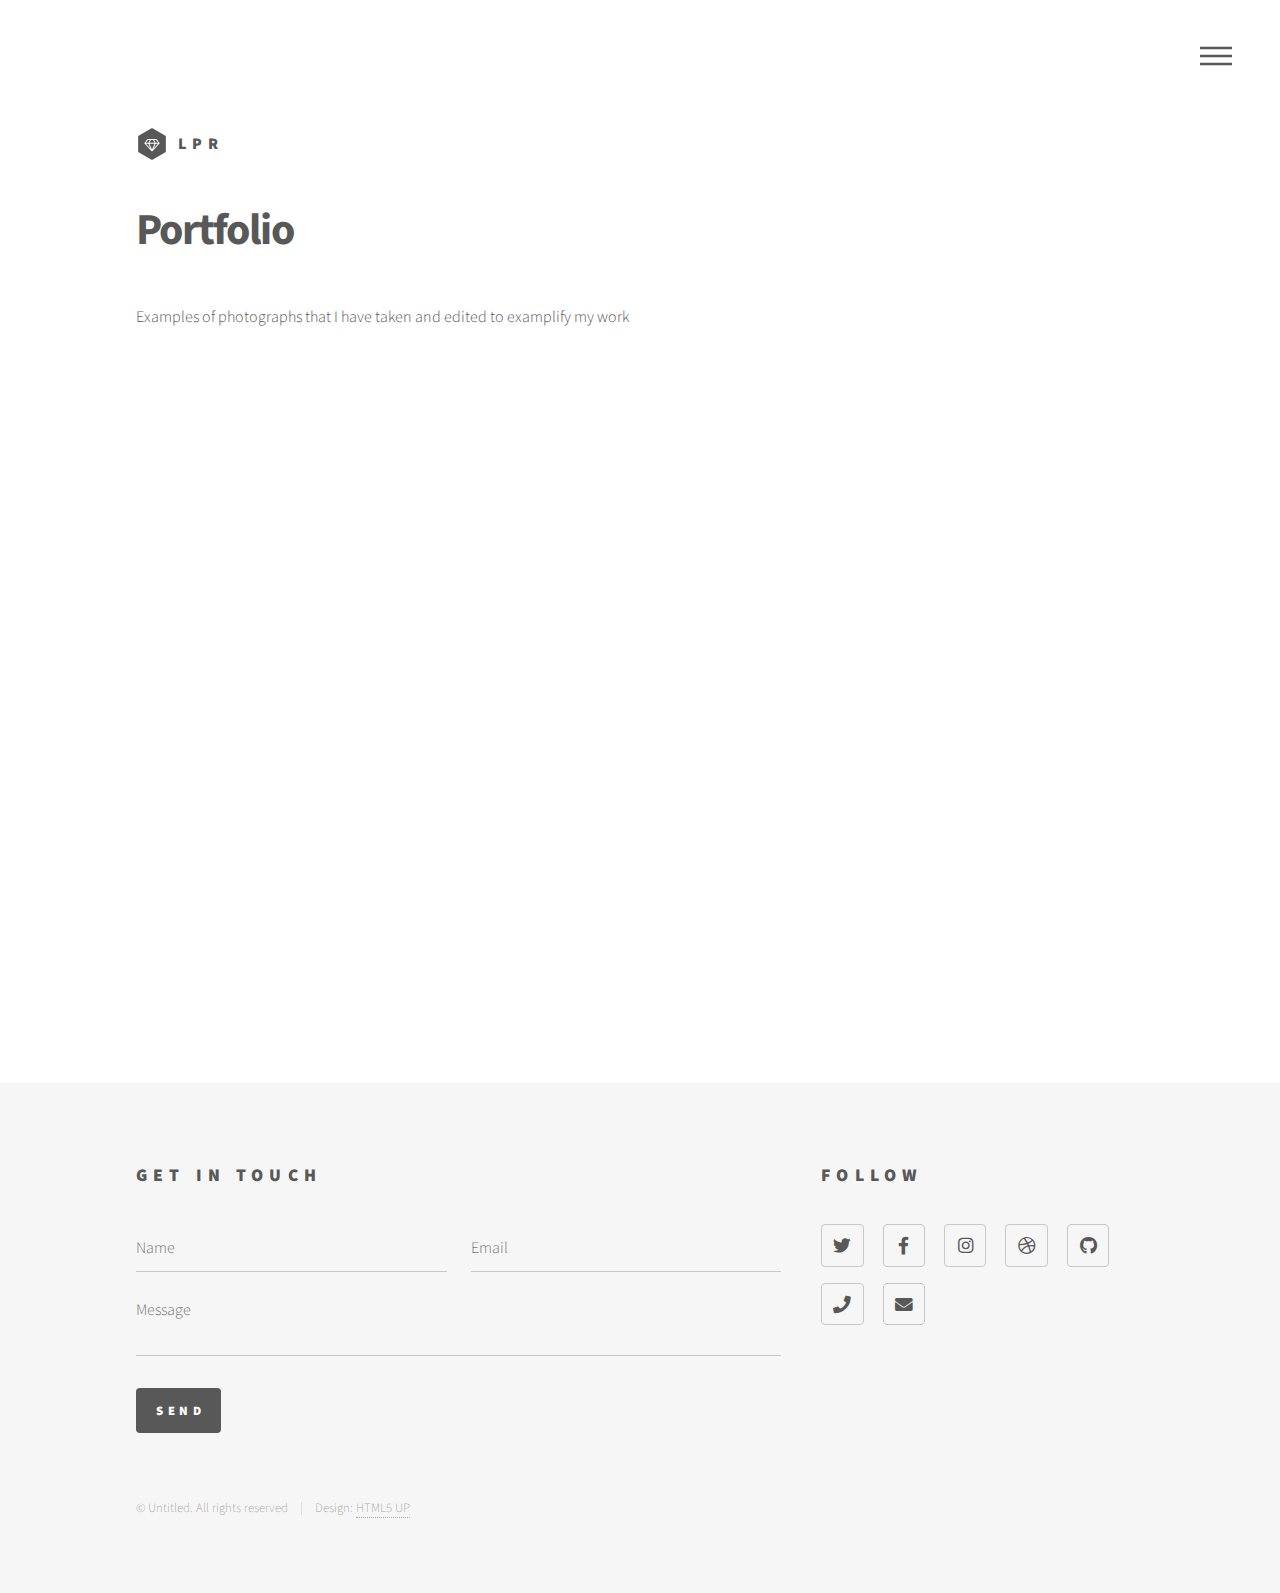
==== commit ea3a20cc: "Indo work up" ====
--- a/IndWork.html
+++ b/IndWork.html
@@ -6,7 +6,7 @@
 -->
 <html>
 	<head>
-		<title>Projects</title>
+		<title>Indepent Work</title>
 		<meta charset="utf-8" />
 		<meta name="viewport" content="width=device-width, initial-scale=1, user-scalable=no" />
 		<link rel="stylesheet" href="assets/css/main.css" />
@@ -40,7 +40,7 @@
 						<h2>Menu</h2>
 						<ul>
 							<li><a href="index.html">Home</a></li>
-							<li><a href="https://www.daviddonahue.com/">David Donahue Website</a></li>
+							<li><a href="images/Resume.pdf">Resume</a></li>
 							<li><a href="https://www.instagram.com/daviddonahuemenswear/">David Donahue Instagram</a></li>
 							<li><a href="https://www.facebook.com/DavidDonahueMenswear/">David Donahue Facebook</a></li>
 						</ul>
@@ -49,16 +49,21 @@
 				<!-- Main -->
 					<div id="main">
 						<div class="inner">
-							<h1>Projects</h1>
-							<p>  Coordinated photography shot lists and garment selections for national, on-location photography shoot campaigns. Produced e-commerce and social media photography shoots to be featured online.  </p>
-							<p>  Developed new corporate website, ensuring content accuracy and appropriate design aesthetic. </p>
-							<p> Researched competitors’ online advertising to determine best practices for art direction in product display ads. Wrote posts weekly for Instagram and Facebook and communicated with social media influencers.</p>
-							<a href="https://www.instagram.com/daviddonahuemenswear/">
-							<span class="image main"><img src="DDPics/DD_INSTA_3.jpeg" alt="" /></span>
-							<a href="https://www.instagram.com/daviddonahuemenswear/">
-							<span class="image main"><img src="DDPics/DD_INSTA_2.jpeg" alt="" /></span>
-							<a href="https://www.instagram.com/daviddonahuemenswear/">
-							<span class="image main"><img src="DDPics/DD_INSTA_1.jpeg" alt="" /></span>
+							<h1>Portfolio</h1>
+							<p> Examples of photographs that I have taken and edited to examplify my work  </p>
+							<span class="image main"><img src="IndoPictures/Jack_Adorable.JPG" alt="" /></span>
+							<span class="image main"><img src="IndoPictures/Jack_Super_Cute.JPG" alt="" /></span>
+							<span class="image main"><img src="IndoPictures/424CD8F0-71AE-4076-BF76-F57F0B159A23.JPG" alt="" /></span>
+							<span class="image main"><img src="IndoPictures/74A64220-29DF-4471-84A9-289868A637FE.JPG" alt="" /></span>
+							<span class="image main"><img src="IndoPictures/IW_6174621216_IMG_1485.jpeg" alt="" /></span>
+							<span class="image main"><img src="IndoPictures/IW_6241775840_IMG_1253.jpeg" alt="" /></span>
+							<span class="image main"><img src="IndoPictures/IW_DSC_0333.jpeg" alt="" /></span>
+							<span class="image main"><img src="IndoPictures/IW_DSC_0334.jpeg" alt="" /></span>
+							<span class="image main"><img src="IndoPictures/IW_DSC_0335.jpeg" alt="" /></span>
+							<span class="image main"><img src="IndoPictures/IW_DSC_0494.jpeg" alt="" /></span>
+							<span class="image main"><img src="IndoPictures/IW_IMG_5068 2.jpeg" alt="" /></span>
+							<span class="image main"><img src="IndoPictures/IW_IMG_5198.jpeg" alt="" /></span>
+							<span class="image main"><img src="IndoPictures/IW_IMG_5232.jpeg" alt="" /></span>
 						</div>
 					</div>
 
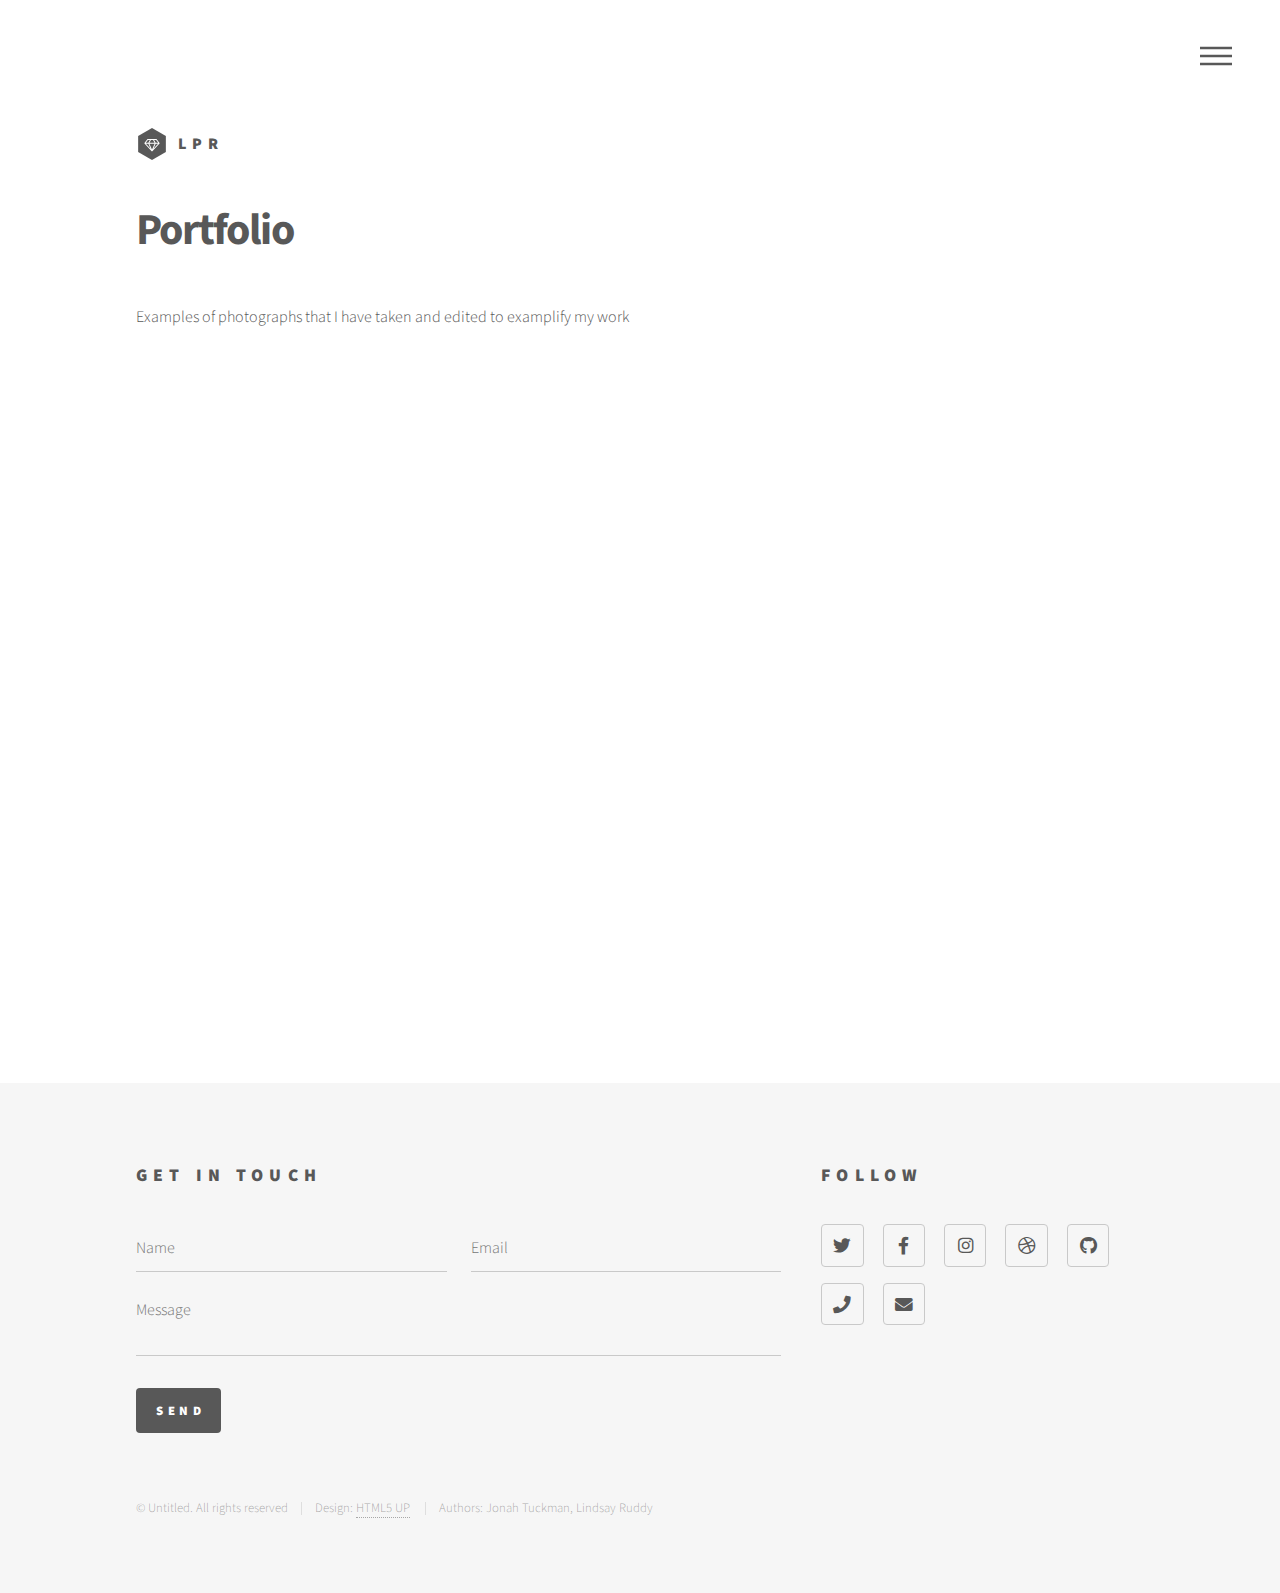
==== commit eb4c928f: "author on each" ====
--- a/IndWork.html
+++ b/IndWork.html
@@ -103,6 +103,7 @@
 							</section>
 							<ul class="copyright">
 								<li>&copy; Untitled. All rights reserved</li><li>Design: <a href="http://html5up.net">HTML5 UP</a></li>
+										<li> Authors: Jonah Tuckman, Lindsay Ruddy </li>
 							</ul>
 						</div>
 					</footer>
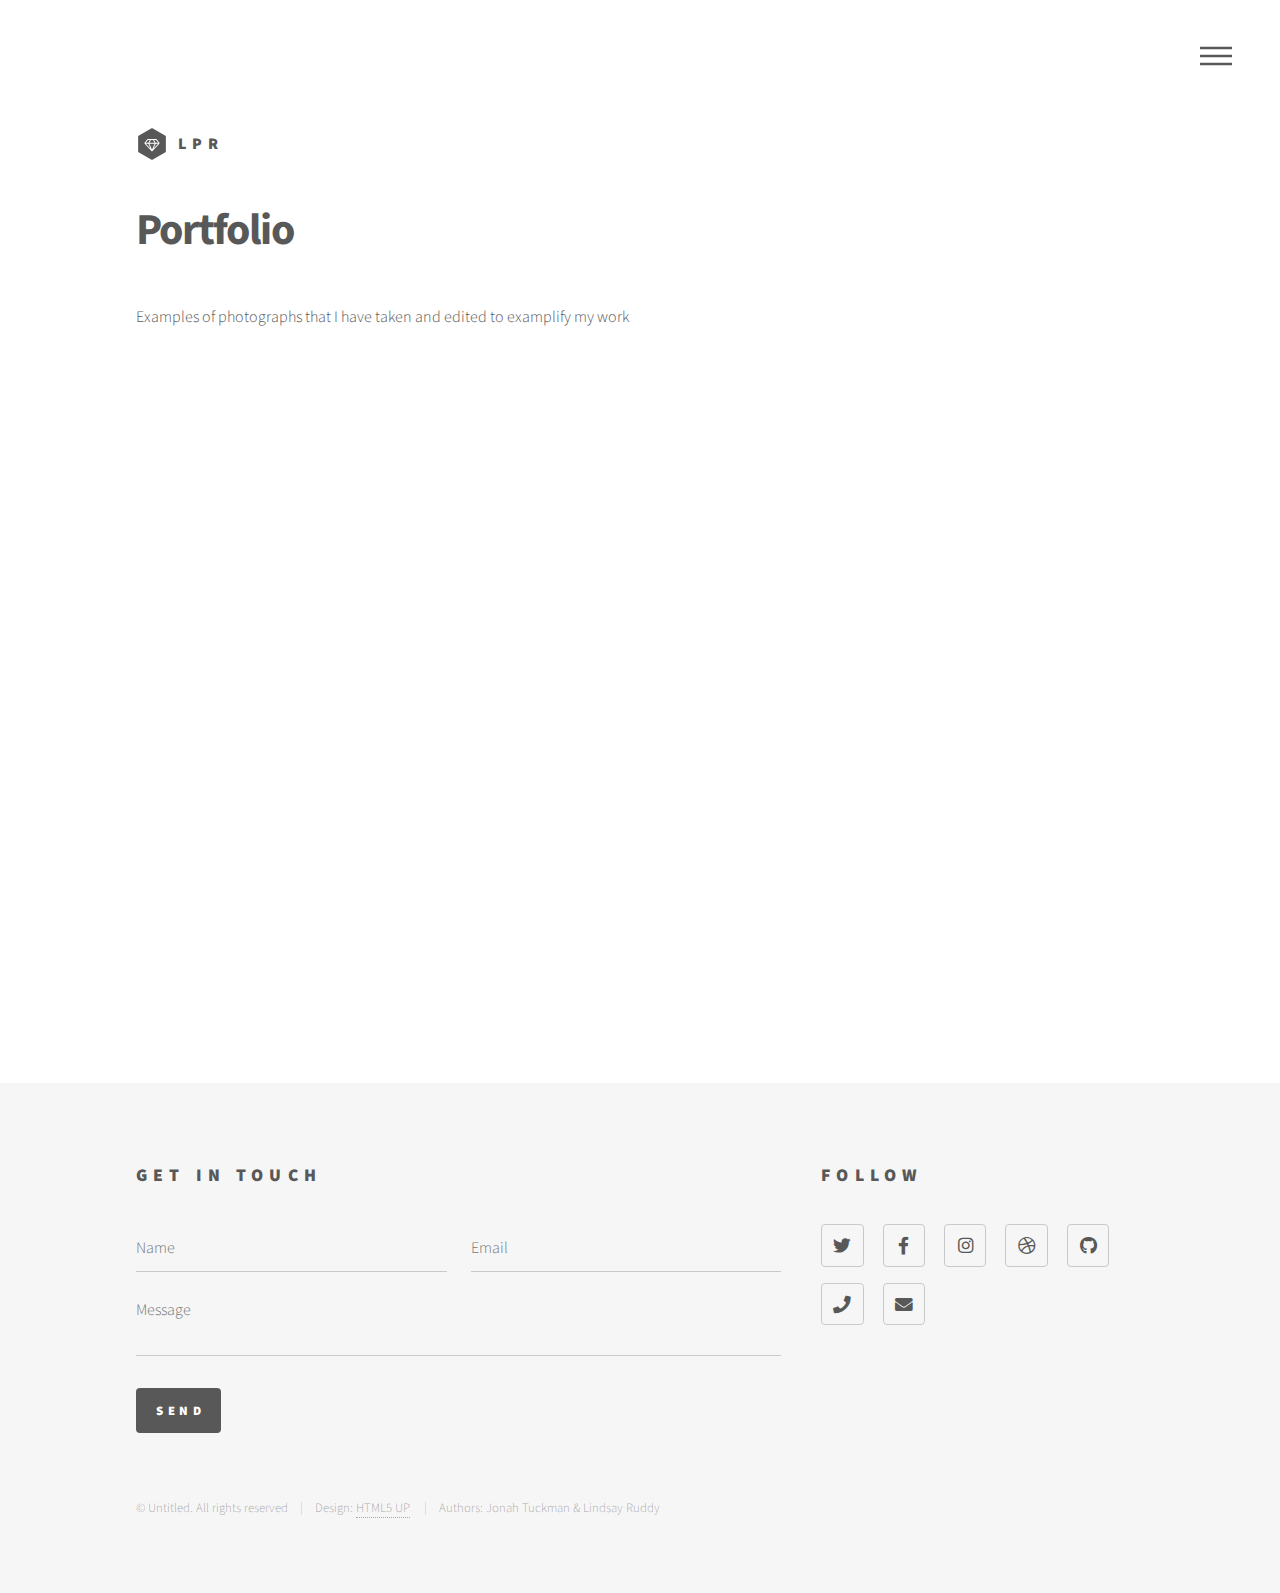
==== commit 03388acf: "Files for project" ====
--- a/IndWork.html
+++ b/IndWork.html
@@ -41,8 +41,7 @@
 						<ul>
 							<li><a href="index.html">Home</a></li>
 							<li><a href="images/Resume.pdf">Resume</a></li>
-							<li><a href="https://www.instagram.com/daviddonahuemenswear/">David Donahue Instagram</a></li>
-							<li><a href="https://www.facebook.com/DavidDonahueMenswear/">David Donahue Facebook</a></li>
+							<li><a href="projects.html">Projects</a></li>
 						</ul>
 					</nav>
 
@@ -72,7 +71,7 @@
 						<div class="inner">
 							<section>
 								<h2>Get in touch</h2>
-								<form method="post" action="#">
+								<form method="post" action="https://formspree.io/lindsaypruddy@gmail.com">
 									<div class="fields">
 										<div class="field half">
 											<input type="text" name="name" id="name" placeholder="Name" />
@@ -103,7 +102,7 @@
 							</section>
 							<ul class="copyright">
 								<li>&copy; Untitled. All rights reserved</li><li>Design: <a href="http://html5up.net">HTML5 UP</a></li>
-										<li> Authors: Jonah Tuckman, Lindsay Ruddy </li>
+										<li> Authors: Jonah Tuckman & Lindsay Ruddy </li>
 							</ul>
 						</div>
 					</footer>
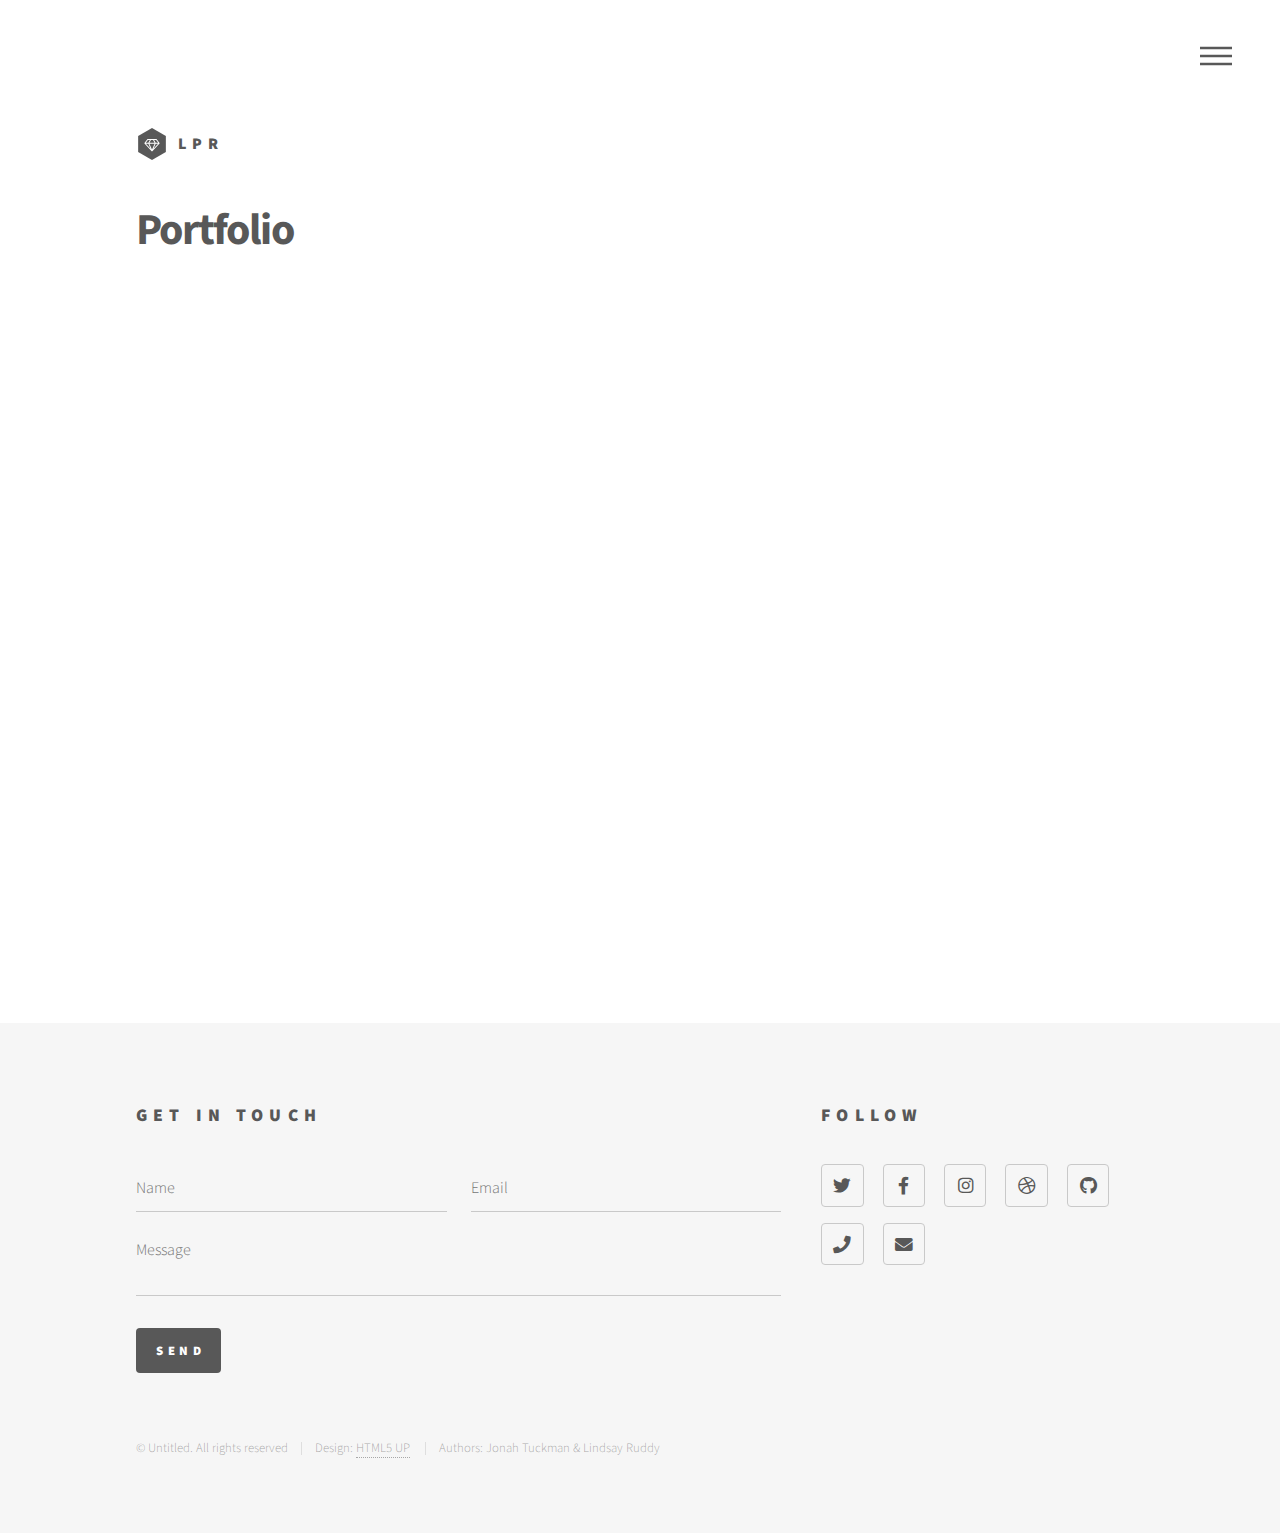
==== commit e2f04cc2: "done for the moment" ====
--- a/IndWork.html
+++ b/IndWork.html
@@ -49,7 +49,7 @@
 					<div id="main">
 						<div class="inner">
 							<h1>Portfolio</h1>
-							<p> Examples of photographs that I have taken and edited to examplify my work  </p>
+						<!---	<p> Examples of photographs that I have taken and edited to examplify my work  </p> -->
 							<span class="image main"><img src="IndoPictures/Jack_Adorable.JPG" alt="" /></span>
 							<span class="image main"><img src="IndoPictures/Jack_Super_Cute.JPG" alt="" /></span>
 							<span class="image main"><img src="IndoPictures/424CD8F0-71AE-4076-BF76-F57F0B159A23.JPG" alt="" /></span>
